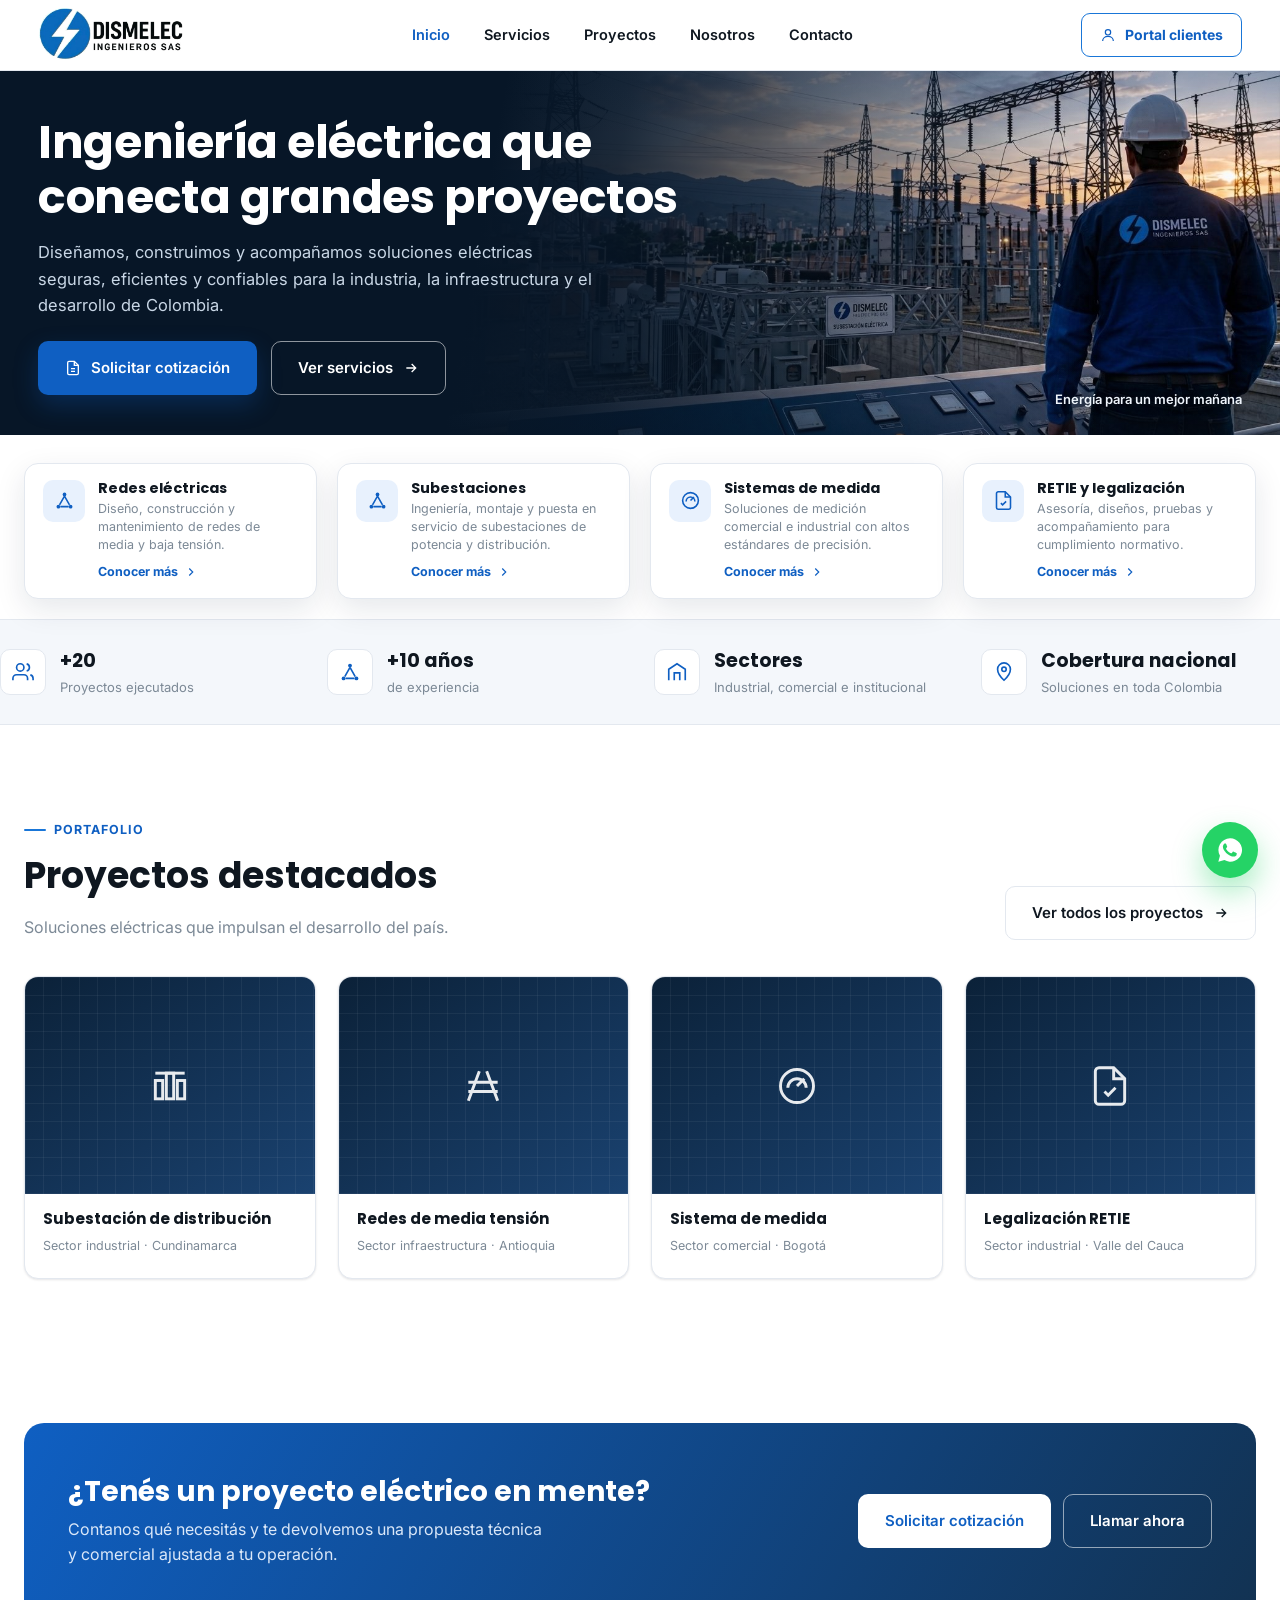
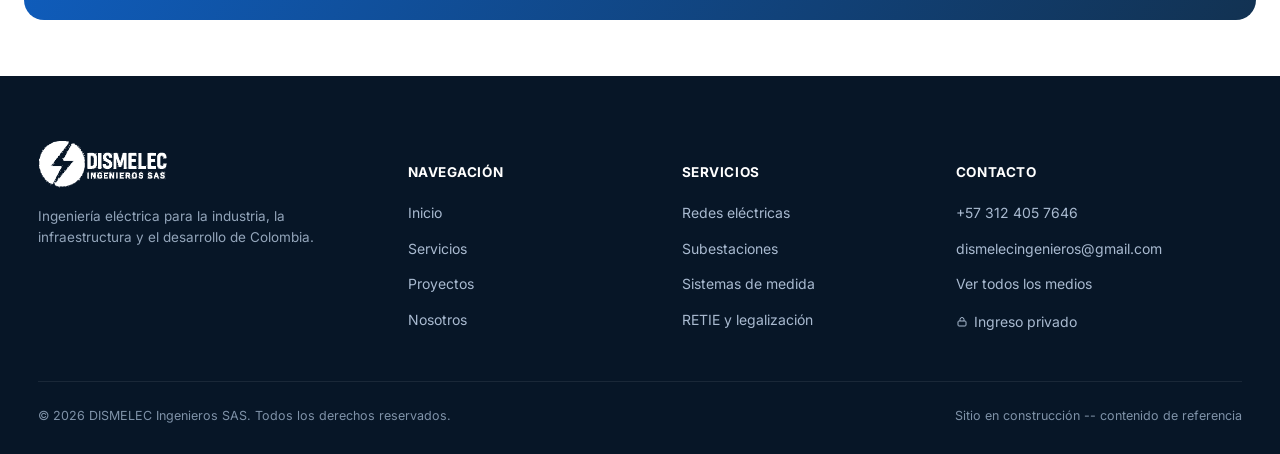
==== index.html @ f54f72e1 "Sin espacio en blanco bajo "Conocer mas" y barra de estadisticas mas chica Reportado con captura ano" ====
<!DOCTYPE html>
<html lang="es">
<head>
<meta charset="UTF-8">
<meta name="viewport" content="width=device-width, initial-scale=1.0">
<title>DISMELEC Ingenieros SAS · Ingeniería eléctrica en Colombia</title>
<meta name="description" content="Diseñamos, construimos y acompañamos soluciones eléctricas seguras, eficientes y confiables para la industria, la infraestructura y el desarrollo de Colombia.">
<link rel="icon" href="assets/img/logo-dismelec.png">
<link rel="preconnect" href="https://fonts.googleapis.com">
<link rel="preconnect" href="https://fonts.gstatic.com" crossorigin>
<link href="https://fonts.googleapis.com/css2?family=Inter:wght@400;500;600;700&family=Poppins:wght@600;700;800&display=swap" rel="stylesheet">
<link rel="stylesheet" href="assets/css/style.css">
</head>
<body>

<!-- ==================== HEADER ==================== -->
<header class="site-header">
  <div class="container nav">
    <a href="index.html" class="brand">
      <img src="assets/img/logo-dismelec.png" alt="DISMELEC Ingenieros SAS">
    </a>
    <nav class="nav-links">
      <a href="index.html" data-page="index.html">Inicio</a>
      <a href="servicios.html" data-page="servicios.html">Servicios</a>
      <a href="proyectos.html" data-page="proyectos.html">Proyectos</a>
      <a href="nosotros.html" data-page="nosotros.html">Nosotros</a>
      <a href="contacto.html" data-page="contacto.html">Contacto</a>
    </nav>
    <div class="nav-actions">
      <a href="portal-clientes.html" class="btn-portal">
        <svg viewBox="0 0 24 24" fill="none" stroke="currentColor" stroke-width="1.8"><path d="M12 12a4 4 0 100-8 4 4 0 000 8z"/><path d="M4 21c0-4 3.6-7 8-7s8 3 8 7"/></svg>
        <span>Portal clientes</span>
      </a>
      <button class="nav-toggle" aria-label="Abrir menú" aria-expanded="false">
        <span></span><span></span><span></span>
      </button>
    </div>
  </div>
</header>

<!-- ==================== HERO ==================== -->
<section class="hero">
  <div class="hero-photo" style="background-image:url('assets/img/foto-portada.jpg')"></div>
  <div class="hero-tag-corner">Energía<br>para un mejor mañana</div>
  <div class="container">
    <div class="hero-inner">
      <h1 data-c="hero.title">Ingeniería eléctrica que conecta grandes proyectos</h1>
      <p class="lead" data-c="hero.lead">Diseñamos, construimos y acompañamos soluciones eléctricas seguras, eficientes y confiables para la industria, la infraestructura y el desarrollo de Colombia.</p>
      <div class="hero-actions">
        <a href="contacto.html#formulario" class="btn btn-primary">
          <svg viewBox="0 0 24 24" fill="none" stroke="currentColor" stroke-width="2"><path d="M14 2H6a2 2 0 00-2 2v16a2 2 0 002 2h12a2 2 0 002-2V8z"/><path d="M14 2v6h6"/><path d="M9 13h6M9 17h6"/></svg>
          Solicitar cotización
        </a>
        <a href="servicios.html" class="btn btn-outline">
          Ver servicios
          <svg viewBox="0 0 24 24" fill="none" stroke="currentColor" stroke-width="2"><path d="M5 12h14M13 6l6 6-6 6"/></svg>
        </a>
      </div>
    </div>
  </div>
</section>

<!-- ==================== TARJETAS DE SERVICIO (feature strip) ==================== -->
<div class="container">
  <div class="feature-strip">
    <a href="servicios.html#redes" class="feature-card reveal">
      <div class="feature-icon">
        <svg viewBox="0 0 24 24" fill="none" stroke="currentColor" stroke-width="1.8"><circle cx="12" cy="5" r="2.1" fill="currentColor" stroke="none"/><circle cx="5" cy="19" r="2.1" fill="currentColor" stroke="none"/><circle cx="19" cy="19" r="2.1" fill="currentColor" stroke="none"/><path d="M12 7L6.3 17M12 7l5.7 10M7.2 19h9.6"/></svg>
      </div>
      <div class="feature-body">
        <h3>Redes eléctricas</h3>
        <p>Diseño, construcción y mantenimiento de redes de media y baja tensión.</p>
        <span class="feature-more">Conocer más <svg viewBox="0 0 24 24" fill="none" stroke="currentColor" stroke-width="2"><path d="M9 6l6 6-6 6"/></svg></span>
      </div>
    </a>
    <a href="servicios.html#subestaciones" class="feature-card reveal">
      <div class="feature-icon">
        <svg viewBox="0 0 24 24" fill="none" stroke="currentColor" stroke-width="1.8"><rect x="4" y="9" width="4" height="10"/><rect x="10" y="5" width="4" height="14"/><rect x="16" y="9" width="4" height="10"/><path d="M4 5h16"/></svg>
      </div>
      <div class="feature-body">
        <h3>Subestaciones</h3>
        <p>Ingeniería, montaje y puesta en servicio de subestaciones de potencia y distribución.</p>
        <span class="feature-more">Conocer más <svg viewBox="0 0 24 24" fill="none" stroke="currentColor" stroke-width="2"><path d="M9 6l6 6-6 6"/></svg></span>
      </div>
    </a>
    <a href="servicios.html#medida" class="feature-card reveal">
      <div class="feature-icon">
        <svg viewBox="0 0 24 24" fill="none" stroke="currentColor" stroke-width="1.8"><path d="M12 21a9 9 0 100-18 9 9 0 000 18z"/><path d="M12 12l4-4M7 13a5 5 0 0110 0"/></svg>
      </div>
      <div class="feature-body">
        <h3>Sistemas de medida</h3>
        <p>Soluciones de medición comercial e industrial con altos estándares de precisión.</p>
        <span class="feature-more">Conocer más <svg viewBox="0 0 24 24" fill="none" stroke="currentColor" stroke-width="2"><path d="M9 6l6 6-6 6"/></svg></span>
      </div>
    </a>
    <a href="servicios.html#retie" class="feature-card reveal">
      <div class="feature-icon">
        <svg viewBox="0 0 24 24" fill="none" stroke="currentColor" stroke-width="1.8"><path d="M14 2H6a2 2 0 00-2 2v16a2 2 0 002 2h12a2 2 0 002-2V8z"/><path d="M14 2v6h6"/><path d="M9 15l2 2 4-4"/></svg>
      </div>
      <div class="feature-body">
        <h3>RETIE y legalización</h3>
        <p>Asesoría, diseños, pruebas y acompañamiento para cumplimiento normativo.</p>
        <span class="feature-more">Conocer más <svg viewBox="0 0 24 24" fill="none" stroke="currentColor" stroke-width="2"><path d="M9 6l6 6-6 6"/></svg></span>
      </div>
    </a>
  </div>
</div>

<!-- ==================== BARRA DE ESTADISTICAS ==================== -->
<section class="stats-bar" style="margin-top:20px">
  <div class="container stats-grid" id="index-stats">
    <div class="stat-item">
      <div class="stat-icon"><svg viewBox="0 0 24 24" fill="none" stroke="currentColor" stroke-width="1.8"><path d="M17 21v-2a4 4 0 00-4-4H5a4 4 0 00-4 4v2"/><circle cx="9" cy="7" r="4"/><path d="M23 21v-2a4 4 0 00-3-3.87M16 3.13a4 4 0 010 7.75"/></svg></div>
      <div><strong>+100</strong><span>Proyectos ejecutados</span></div>
    </div>
    <div class="stat-item">
      <div class="stat-icon"><svg viewBox="0 0 24 24" fill="none" stroke="currentColor" stroke-width="1.8"><path d="M4 4h4l2 3-2.5 1.5A11 11 0 0012 13a11 11 0 004.5 4.5L14 16l3 2 4-1 0 4a1 1 0 01-1 1C11 22 2 13 2 4a1 1 0 011-1"/></svg></div>
      <div><strong>+10 años</strong><span>de experiencia</span></div>
    </div>
    <div class="stat-item">
      <div class="stat-icon"><svg viewBox="0 0 24 24" fill="none" stroke="currentColor" stroke-width="1.8"><path d="M3 21V9l9-6 9 6v12"/><path d="M9 21v-8h6v8"/></svg></div>
      <div><strong>Sectores</strong><span>Industrial, comercial e institucional</span></div>
    </div>
    <div class="stat-item">
      <div class="stat-icon"><svg viewBox="0 0 24 24" fill="none" stroke="currentColor" stroke-width="1.8"><path d="M12 21s7-6.4 7-12a7 7 0 10-14 0c0 5.6 7 12 7 12z"/><circle cx="12" cy="9" r="2.4"/></svg></div>
      <div><strong>Cobertura nacional</strong><span>Soluciones en toda Colombia</span></div>
    </div>
  </div>
</section>

<!-- ==================== PROYECTOS DESTACADOS ==================== -->
<section class="section">
  <div class="container">
    <div class="projects-head">
      <div class="section-head reveal">
        <span class="eyebrow" data-c="proyectosSeccion.eyebrow">Portafolio</span>
        <h2 data-c="proyectosSeccion.title">Proyectos destacados</h2>
        <p data-c="proyectosSeccion.desc">Soluciones eléctricas que impulsan el desarrollo del país.</p>
      </div>
      <a href="proyectos.html" class="btn btn-outline-dark">
        Ver todos los proyectos
        <svg viewBox="0 0 24 24" fill="none" stroke="currentColor" stroke-width="2"><path d="M5 12h14M13 6l6 6-6 6"/></svg>
      </a>
    </div>
    <div class="project-grid" id="index-proyectos-destacados">
      <a href="proyectos.html#subestacion-distribucion" class="project-card reveal">
        <div class="project-thumb"><svg viewBox="0 0 24 24" fill="none" stroke="currentColor" stroke-width="1.6"><rect x="4" y="9" width="4" height="10"/><rect x="10" y="5" width="4" height="14"/><rect x="16" y="9" width="4" height="10"/><path d="M4 5h16"/></svg></div>
        <div class="project-body"><h4>Subestación de distribución</h4><span>Sector industrial · Cundinamarca</span></div>
      </a>
      <a href="proyectos.html#redes-media-tension" class="project-card reveal">
        <div class="project-thumb"><svg viewBox="0 0 24 24" fill="none" stroke="currentColor" stroke-width="1.6"><path d="M4 20L10 4M20 20L14 4"/><path d="M4 10h16M4 15h16"/></svg></div>
        <div class="project-body"><h4>Redes de media tensión</h4><span>Sector infraestructura · Antioquia</span></div>
      </a>
      <a href="proyectos.html#sistema-medida-comercial" class="project-card reveal">
        <div class="project-thumb"><svg viewBox="0 0 24 24" fill="none" stroke="currentColor" stroke-width="1.6"><path d="M12 21a9 9 0 100-18 9 9 0 000 18z"/><path d="M12 12l4-4M7 13a5 5 0 0110 0"/></svg></div>
        <div class="project-body"><h4>Sistema de medida</h4><span>Sector comercial · Bogotá</span></div>
      </a>
      <a href="proyectos.html#legalizacion-retie" class="project-card reveal">
        <div class="project-thumb"><svg viewBox="0 0 24 24" fill="none" stroke="currentColor" stroke-width="1.6"><path d="M14 2H6a2 2 0 00-2 2v16a2 2 0 002 2h12a2 2 0 002-2V8z"/><path d="M14 2v6h6"/><path d="M9 15l2 2 4-4"/></svg></div>
        <div class="project-body"><h4>Legalización RETIE</h4><span>Sector industrial · Valle del Cauca</span></div>
      </a>
    </div>
  </div>
</section>

<!-- ==================== CTA ==================== -->
<section class="section-tight">
  <div class="container">
    <div class="cta-band reveal">
      <div>
        <h3 data-c="cta.title">¿Tenés un proyecto eléctrico en mente?</h3>
        <p data-c="cta.desc">Contanos qué necesitás y te devolvemos una propuesta técnica y comercial ajustada a tu operación.</p>
      </div>
      <div class="cta-actions">
        <a href="contacto.html#formulario" class="btn btn-primary" style="background:#fff;color:var(--blue-600);box-shadow:none" data-c="cta.ctaText">Solicitar cotización</a>
        <a href="tel:+573000000000" class="btn btn-outline" data-c-tel-href>Llamar ahora</a>
      </div>
    </div>
  </div>
</section>

<!-- ==================== FOOTER ==================== -->
<footer class="site-footer">
  <div class="container">
    <div class="footer-grid">
      <div class="footer-brand">
        <img src="assets/img/logo-dismelec.png" alt="DISMELEC Ingenieros SAS" style="filter:brightness(0) invert(1)">
        <p>Ingeniería eléctrica para la industria, la infraestructura y el desarrollo de Colombia.</p>
      </div>
      <div class="footer-col">
        <h5>Navegación</h5>
        <ul>
          <li><a href="index.html">Inicio</a></li>
          <li><a href="servicios.html">Servicios</a></li>
          <li><a href="proyectos.html">Proyectos</a></li>
          <li><a href="nosotros.html">Nosotros</a></li>
        </ul>
      </div>
      <div class="footer-col">
        <h5>Servicios</h5>
        <ul>
          <li><a href="servicios.html#redes">Redes eléctricas</a></li>
          <li><a href="servicios.html#subestaciones">Subestaciones</a></li>
          <li><a href="servicios.html#medida">Sistemas de medida</a></li>
          <li><a href="servicios.html#retie">RETIE y legalización</a></li>
        </ul>
      </div>
      <div class="footer-col">
        <h5>Contacto</h5>
        <ul>
          <li><a href="tel:+573000000000" data-c-tel>+57 300 000 0000</a></li>
          <li><a href="mailto:contacto@dismelecingenieros.com" data-c-correo>contacto@dismelecingenieros.com</a></li>
          <li><a href="contacto.html">Ver todos los medios</a></li>
        </ul>
        <a href="admin.html" class="footer-ingreso">
          <svg viewBox="0 0 24 24" fill="none" stroke="currentColor" stroke-width="2"><rect x="4" y="10" width="16" height="10" rx="2"/><path d="M8 10V7a4 4 0 018 0v3"/></svg>
          Ingreso privado
        </a>
      </div>
    </div>
    <div class="footer-bottom">
      <span>© <span data-year></span> DISMELEC Ingenieros SAS. Todos los derechos reservados.</span>
      <span>Sitio en construcción -- contenido de referencia</span>
    </div>
  </div>
</footer>

<a href="https://wa.me/573000000000" class="wa-float" target="_blank" rel="noopener" aria-label="Escribir por WhatsApp" data-c-whatsapp>
  <svg viewBox="0 0 24 24" fill="currentColor"><path d="M12 2a10 10 0 00-8.6 15L2 22l5.2-1.4A10 10 0 1012 2zm5.7 14.2c-.2.7-1.4 1.3-2 1.4-.5.1-1.1.1-1.8-.1-.4-.1-1-.3-1.7-.6-3-1.3-5-4.3-5.1-4.5-.2-.2-1.2-1.6-1.2-3.1s.8-2.2 1-2.5c.2-.3.5-.4.7-.4h.5c.2 0 .4 0 .6.5.2.5.7 1.8.8 1.9.1.2.1.4 0 .6-.1.2-.1.3-.3.5l-.4.5c-.1.2-.3.4-.1.7.2.3.8 1.3 1.7 2.1 1.2 1 2.1 1.4 2.4 1.5.3.1.5.1.7-.1.2-.2.7-.8.9-1.1.2-.3.4-.2.7-.1.3.1 1.7.8 2 .9.3.1.5.2.6.3.1.2.1.9-.1 1.6z"/></svg>
</a>

<script src="assets/js/icons.js"></script>
<script src="assets/js/site-content.js"></script>
<script src="assets/js/main.js"></script>
</body>
</html>
---- assets/css/style.css ----
/* ============================================================
   DISMELEC INGENIEROS SAS -- hoja de estilos general del sitio
   ============================================================ */

:root{
  --navy-950:#071627;
  --navy-900:#0b2138;
  --navy-800:#123252;
  --navy-700:#1a4270;
  --blue-600:#0f5fc2;
  --blue-500:#1976d8;
  --blue-400:#4a9af0;
  --blue-100:#e8f1fd;
  --ink:#0f1720;
  --body:#48525e;
  --muted:#7c8996;
  --bg:#ffffff;
  --bg-soft:#f4f7fb;
  --bg-soft-2:#eef2f8;
  --border:#e3e8ef;
  --success:#1c9a5b;
  --surface:#ffffff;
  --radius:14px;
  --radius-sm:9px;
  --shadow-sm:0 1px 3px rgba(15,23,42,.06), 0 1px 2px rgba(15,23,42,.05);
  --shadow-md:0 10px 30px rgba(11,33,56,.10);
  --shadow-lg:0 24px 60px rgba(11,33,56,.18);
  --container:1560px;
}

/* Tema oscuro -- usado en el portal privado / portal de clientes (ver
   assets/js/theme.js). El sitio público no muestra el botón para
   cambiarlo, pero hereda las variables sin problema si alguna vez hace
   falta. */
:root[data-theme="dark"]{
  --ink:#eef2f8;
  --body:#c3ccd6;
  --muted:#8a97a6;
  --bg:#0f1720;
  --bg-soft:#16202c;
  --bg-soft-2:#1c2733;
  --border:#2a3644;
  --surface:#16202c;
  --blue-100:#123252;
}

*,*::before,*::after{box-sizing:border-box}
html{scroll-behavior:smooth}
body{
  margin:0;
  font-family:"Inter",system-ui,-apple-system,Segoe UI,Roboto,sans-serif;
  color:var(--body);
  background:var(--bg);
  -webkit-font-smoothing:antialiased;
  line-height:1.6;
}
h1,h2,h3,h4{
  font-family:"Poppins","Inter",sans-serif;
  color:var(--ink);
  line-height:1.2;
  margin:0 0 .5em;
  font-weight:700;
}
p{margin:0 0 1em}
a{color:inherit;text-decoration:none}
img{max-width:100%;display:block}
ul{margin:0;padding:0;list-style:none}
button{font:inherit}

.container{max-width:var(--container);margin:0 auto;padding:0 24px}
.section{padding:88px 0}
.section-tight{padding:56px 0}
@media (max-width:780px){
  .section{padding:56px 0}
  .section-tight{padding:36px 0}
}

.eyebrow{
  display:inline-flex;align-items:center;gap:8px;
  font-size:12.5px;font-weight:700;letter-spacing:.08em;text-transform:uppercase;
  color:var(--blue-600);margin-bottom:14px;
}
.eyebrow::before{content:"";width:22px;height:2px;background:var(--blue-500);display:inline-block;border-radius:2px}

.section-head{max-width:680px;margin:0 0 44px}
.section-head.center{margin-inline:auto;text-align:center}
.section-head h2{font-size:clamp(26px,3.4vw,36px)}
.section-head p{color:var(--muted);font-size:16px;margin:0}

/* ---------- Botones ---------- */
.btn{
  display:inline-flex;align-items:center;justify-content:center;gap:10px;
  padding:14px 26px;border-radius:10px;font-weight:600;font-size:15px;
  border:1.5px solid transparent;cursor:pointer;transition:.18s ease;
  white-space:nowrap;
}
.btn svg{width:16px;height:16px;flex:none}
.btn-primary{background:var(--blue-600);color:#fff;box-shadow:0 10px 24px rgba(15,95,194,.28)}
.btn-primary:hover{background:#0d55ad;transform:translateY(-1px)}
.btn-outline{background:transparent;border-color:rgba(255,255,255,.55);color:#fff}
.btn-outline:hover{background:rgba(255,255,255,.12);border-color:#fff}
.btn-outline-dark{background:transparent;border-color:var(--border);color:var(--ink)}
.btn-outline-dark:hover{border-color:var(--blue-500);color:var(--blue-600);background:var(--blue-100)}
.btn-block{width:100%}
.btn-sm{padding:10px 18px;font-size:13.5px}

/* ---------- Header ---------- */
.site-header{
  position:sticky;top:0;z-index:60;
  background:rgba(255,255,255,.92);
  backdrop-filter:saturate(180%) blur(10px);
  border-bottom:1px solid var(--border);
}
.nav{display:flex;align-items:center;justify-content:space-between;height:70px;gap:24px}
.brand{display:flex;align-items:center;gap:10px;flex:none}
.brand img{height:56px;width:auto}
/* El header y el hero deben pegarse al borde real del viewport en
   pantallas anchas -- pedido explícito, 2 rondas seguidas ("todo lo que
   desperdicias" / "casi al borde"): el .container centrado (1560px) deja
   un margen grande en monitores anchos. Estos 2 puntos usan un padding
   fijo en vez del max-width centrado del resto del sitio. */
.site-header .container{max-width:none;padding-left:clamp(20px,3vw,48px);padding-right:clamp(20px,3vw,48px)}
.nav-links{display:flex;align-items:center;gap:6px;margin:0 auto}
.nav-links a{
  padding:10px 14px;border-radius:8px;font-weight:600;font-size:14.5px;color:var(--ink);
  transition:.15s;
}
.nav-links a:hover{color:var(--blue-600);background:var(--bg-soft)}
.nav-links a.active{color:var(--blue-600)}
.nav-actions{display:flex;align-items:center;gap:14px;flex:none}
/* "Portal clientes" -- PÚBLICO, para que los clientes de DISMELEC entren
   a ver sus proyectos (distinto del "Ingreso privado" del footer, que es
   para el equipo interno editar el sitio -- ver assets/js/admin.js). */
.btn-portal{
  display:inline-flex;align-items:center;gap:9px;padding:10px 18px;border-radius:9px;
  border:1.5px solid var(--blue-500);color:var(--blue-600);font-weight:700;font-size:14px;
}
.btn-portal:hover{background:var(--blue-500);color:#fff}
.btn-portal svg{width:16px;height:16px}

.nav-toggle{display:none;flex-direction:column;gap:5px;background:none;border:0;cursor:pointer;padding:8px}
.nav-toggle span{width:24px;height:2px;background:var(--ink);border-radius:2px;transition:.2s}

@media (max-width:960px){
  .nav-toggle{display:flex}
  /* El logo grande (pensado para escritorio) + "Portal clientes" con
     texto + el botón hamburguesa no entran en un celular -- el toggle
     quedaba empujado fuera de la pantalla. Se achica el logo y el gap
     entre bloques solo en mobile. */
  .nav{height:64px;gap:10px}
  .brand img{height:34px}
  /* "Portal clientes" vuelve a competir por espacio en mobile -- se
     achica a solo el ícono (sin el texto) para no repetir el mismo
     desborde que empujaba el botón hamburguesa fuera de la pantalla. */
  .btn-portal{padding:9px 11px}
  .btn-portal span{display:none}
  /* position:absolute (no fixed) anclado al header, que ya es el
     containing block (sticky + backdrop-filter) -- "fixed" acá se
     posicionaba relativo al HEADER en vez del viewport, porque
     backdrop-filter en un ancestro crea su propio containing block para
     los descendientes fixed (comportamiento real de CSS, no bug de
     navegador): el menú quedaba comprimido a los ~37px que le sobraban
     dentro del header en vez de cubrir la pantalla. */
  .nav-links{
    position:absolute;top:100%;left:0;right:0;max-height:calc(100vh - 64px);
    background:#fff;flex-direction:column;align-items:stretch;
    padding:18px;gap:4px;transform:translateY(-8px);opacity:0;pointer-events:none;
    transition:.2s ease;border-top:1px solid var(--border);overflow:auto;
  }
  .nav-links a{padding:14px 12px;font-size:16px;border-bottom:1px solid var(--bg-soft)}
  body.nav-open .nav-links{transform:translateY(0);opacity:1;pointer-events:auto}
}

/* ---------- Hero ---------- */
.hero{
  position:relative;overflow:hidden;color:#fff;
  background:var(--navy-950);
  padding:44px 0 40px;
  min-height:340px;display:flex;align-items:center;
}
/* Foto real de DISMELEC a pantalla completa por el lado derecho -- pedido
   explícito ("se está desperdiciando espacio a los laterales... te anexo
   la foto como de portada que va de fondo"): a diferencia del SVG
   anterior, la imagen sangra hasta el borde derecho del viewport, sin
   quedar encajonada en el .container. */
.hero-photo{
  position:absolute;inset:0 0 0 34%;
  background-size:cover;background-position:center 30%;
}
.hero-photo::after{
  content:"";position:absolute;inset:0;
  background:linear-gradient(100deg,
    var(--navy-950) 0%, var(--navy-950) 8%,
    rgba(7,22,39,.88) 22%, rgba(7,22,39,.45) 46%, rgba(7,22,39,.12) 66%, transparent 80%);
}
.hero::after{
  content:"";position:absolute;inset:0;pointer-events:none;z-index:1;
  background:linear-gradient(180deg, rgba(7,22,39,.15), transparent 18%, transparent 78%, rgba(7,22,39,.35));
}
@media (max-width:960px){
  .hero-photo{inset:0}
  .hero-photo::after{background:linear-gradient(180deg, rgba(7,22,39,.55) 0%, rgba(7,22,39,.82) 55%, var(--navy-950) 92%)}
}
.hero-inner{position:relative;z-index:2;max-width:640px}
/* margin:0 (no "0 auto" heredado de .container) -- .hero es display:flex,
   así que el "auto" del margin quedaba centrando el bloque de texto como
   ítem flex (le sobraba ancho a la derecha y flexbox lo repartía en
   partes iguales a los 2 lados) -- por eso el padding de arriba solo NO
   alcanzaba para pegar el texto al borde, seguía viéndose centrado. */
.hero .container{max-width:none;margin:0;width:100%;padding-left:clamp(20px,3vw,48px);padding-right:24px}
/* Pedido explícito (marcado con flecha en captura): el rótulo va en la
   esquina inferior derecha, sobre la foto -- como en la imagen de
   referencia original -- no como badge arriba del título. */
/* Las tarjetas de servicio ya NO se montan encima del hero (antes tenían
   margin-top negativo tapando parte de la foto -- pedido explícito
   "sigo viendo las tarjetas encima de las imágenes", van debajo, sin
   superponerse) -- por eso el rótulo puede volver a un margen chico,
   sin necesidad de dejarle hueco a una tarjeta que ya no la tapa. */
.hero-tag-corner{
  position:absolute;z-index:2;right:clamp(20px,3vw,48px);bottom:26px;
  color:#eef4fb;font-size:13px;font-weight:600;line-height:1.35;text-align:right;
  text-shadow:0 2px 10px rgba(0,0,0,.55);
}
.hero h1{font-size:clamp(30px,4vw,46px);color:#fff;margin-bottom:14px;letter-spacing:-.01em}
.hero p.lead{font-size:16.5px;color:#c9d7e6;max-width:560px;margin-bottom:22px}
.hero-actions{display:flex;gap:14px;flex-wrap:wrap}

/* ---------- Tarjetas de valor (features) ---------- */
.feature-strip{
  display:grid;grid-template-columns:repeat(4,1fr);gap:20px;align-items:start;
  position:relative;z-index:3;margin-top:28px;
}
@media (max-width:960px){.feature-strip{grid-template-columns:1fr 1fr}}
@media (max-width:560px){.feature-strip{grid-template-columns:1fr}}
.feature-card{
  background:#fff;border:1px solid var(--border);border-radius:var(--radius);
  padding:16px 18px;box-shadow:var(--shadow-md);display:flex;align-items:flex-start;gap:13px;
  transition:.18s ease;
}
.feature-card:hover{transform:translateY(-4px);box-shadow:var(--shadow-lg);border-color:var(--blue-400)}
.feature-icon{
  width:42px;height:42px;border-radius:10px;background:var(--blue-100);
  display:flex;align-items:center;justify-content:center;color:var(--blue-600);flex:none;
  overflow:hidden;
}
.feature-icon svg{width:21px;height:21px}
/* Foto en vez de ícono -- ocupa el mismo cuadradito, no agranda la
   tarjeta (pedido explícito: "la imagen no ocupa tanto espacio"). */
.feature-icon-img{width:100%;height:100%;object-fit:cover}
/* Ícono a la izquierda, texto al lado -- no apilado (pedido explícito:
   "va ícono y al lado el texto y son más pequeñas"). */
.feature-body{display:flex;flex-direction:column;gap:3px;min-width:0}
.feature-card h3{font-size:14.5px;margin:0}
.feature-card p{font-size:12.5px;color:var(--muted);margin:0;line-height:1.45}
.feature-more{
  margin-top:5px;display:inline-flex;align-items:center;gap:6px;color:var(--blue-600);
  font-weight:700;font-size:12.5px;
}
.feature-card .feature-more svg{width:14px;height:14px;transition:.15s}
.feature-card:hover .feature-more svg{transform:translateX(3px)}

/* ---------- Barra de estadisticas ---------- */
.stats-bar{background:var(--bg-soft);border-top:1px solid var(--border);border-bottom:1px solid var(--border)}
.stats-grid{display:grid;grid-template-columns:repeat(4,1fr);gap:28px;padding:26px 0}
@media (max-width:860px){.stats-grid{grid-template-columns:1fr 1fr}}
.stat-item{display:flex;align-items:center;gap:14px}
.stat-icon{
  width:46px;height:46px;border-radius:10px;background:#fff;border:1px solid var(--border);
  display:flex;align-items:center;justify-content:center;color:var(--blue-600);flex:none;
}
.stat-icon svg{width:22px;height:22px}
.stat-item strong{display:block;font-size:19px;color:var(--ink);font-family:"Poppins",sans-serif}
.stat-item span{display:block;font-size:13px;color:var(--muted)}

/* ---------- Proyectos destacados ---------- */
.projects-head{display:flex;align-items:flex-end;justify-content:space-between;gap:24px;flex-wrap:wrap;margin-bottom:36px}
.projects-head .section-head{margin:0}
.project-grid{display:grid;grid-template-columns:repeat(4,1fr);gap:22px}
@media (max-width:960px){.project-grid{grid-template-columns:1fr 1fr}}
@media (max-width:560px){.project-grid{grid-template-columns:1fr}}
.project-card{
  border-radius:var(--radius);overflow:hidden;border:1px solid var(--border);
  background:#fff;box-shadow:var(--shadow-sm);transition:.18s ease;
}
.project-card:hover{box-shadow:var(--shadow-md);transform:translateY(-3px)}
.project-thumb{
  aspect-ratio:4/3;position:relative;display:flex;align-items:center;justify-content:center;
  background:linear-gradient(145deg,var(--navy-900),var(--navy-700));color:#fff;
}
.project-thumb svg{width:44px;height:44px;opacity:.9}
.project-thumb::after{
  content:"";position:absolute;inset:0;
  background-image:linear-gradient(rgba(255,255,255,.05) 1px, transparent 1px),linear-gradient(90deg, rgba(255,255,255,.05) 1px, transparent 1px);
  background-size:18px 18px;
}
/* Foto en vez de ícono -- llena el mismo recuadro 4:3, sin agrandar la
   tarjeta. */
.project-thumb-img{position:absolute;inset:0;width:100%;height:100%;object-fit:cover;z-index:1}
.project-body{padding:16px 18px 20px}
.project-body h4{font-size:15px;margin-bottom:4px}
.project-body span{font-size:12.5px;color:var(--muted)}

/* ---------- Franjas de color / CTA ---------- */
.cta-band{
  background:linear-gradient(120deg,var(--blue-600),var(--navy-800));
  color:#fff;border-radius:20px;padding:52px 44px;
  display:flex;align-items:center;justify-content:space-between;gap:30px;flex-wrap:wrap;
}
.cta-band h3{color:#fff;font-size:clamp(21px,2.6vw,28px);margin-bottom:8px}
.cta-band p{color:#dbe8f9;margin:0;max-width:480px}
.cta-actions{display:flex;gap:12px;flex-wrap:wrap}

/* ---------- Listas de servicios ---------- */
.service-block{
  display:grid;grid-template-columns:.9fr 1.1fr;gap:48px;align-items:center;
  padding:56px 0;border-bottom:1px solid var(--border);
}
.service-block:last-child{border-bottom:0}
.service-block:nth-child(even) .service-visual{order:2}
@media (max-width:860px){
  .service-block, .service-block:nth-child(even) .service-visual{grid-template-columns:1fr;order:0}
  .service-block{grid-template-columns:1fr}
}
.service-visual{
  aspect-ratio:4/3;border-radius:var(--radius);
  background:linear-gradient(150deg,var(--navy-900),var(--navy-700));
  display:flex;align-items:center;justify-content:center;color:#bcd6f7;position:relative;overflow:hidden;
}
.service-visual svg{width:34%;height:34%;color:#fff;position:relative;z-index:1}
.service-visual::after{
  content:"";position:absolute;inset:0;
  background-image:radial-gradient(circle at 25% 20%, rgba(74,154,240,.35), transparent 55%);
}
.service-id{
  display:inline-flex;align-items:center;justify-content:center;width:34px;height:34px;border-radius:9px;
  background:var(--blue-100);color:var(--blue-600);font-weight:800;font-size:14px;margin-bottom:14px;
}
.service-check-list{display:flex;flex-direction:column;gap:10px;margin:20px 0 26px}
.service-check-list li{display:flex;align-items:flex-start;gap:10px;font-size:14.5px;color:var(--body)}
.service-check-list svg{width:18px;height:18px;color:var(--success);flex:none;margin-top:2px}

/* ---------- Nosotros ---------- */
.values-grid{display:grid;grid-template-columns:repeat(3,1fr);gap:22px}
@media (max-width:860px){.values-grid{grid-template-columns:1fr 1fr}}
@media (max-width:560px){.values-grid{grid-template-columns:1fr}}
.value-card{padding:26px 22px;border:1px solid var(--border);border-radius:var(--radius);background:var(--bg-soft)}
.value-card .feature-icon{margin-bottom:16px}

.timeline{display:flex;flex-direction:column;gap:0;margin-top:12px}
.timeline-item{display:grid;grid-template-columns:90px 24px 1fr;gap:0}
.timeline-item .t-year{font-family:"Poppins",sans-serif;font-weight:700;color:var(--blue-600);padding:18px 0}
.timeline-item .t-line{display:flex;flex-direction:column;align-items:center}
.timeline-item .t-dot{width:12px;height:12px;border-radius:50%;background:var(--blue-500);margin-top:22px;flex:none}
.timeline-item .t-bar{flex:1;width:2px;background:var(--border)}
.timeline-item:last-child .t-bar{display:none}
.timeline-item .t-body{padding:14px 0 30px 18px}
.timeline-item .t-body h4{font-size:15.5px;margin-bottom:4px}
.timeline-item .t-body p{font-size:14px;color:var(--muted);margin:0}

/* ---------- Contacto ---------- */
.contact-grid{display:grid;grid-template-columns:.85fr 1.15fr;gap:40px;align-items:start}
@media (max-width:900px){.contact-grid{grid-template-columns:1fr}}
.contact-card{
  border:1px solid var(--border);border-radius:var(--radius);padding:28px;background:var(--bg-soft);
  display:flex;flex-direction:column;gap:20px;
}
.contact-item{display:flex;gap:14px;align-items:flex-start}
.contact-item .feature-icon{width:42px;height:42px;border-radius:10px}
.contact-item .feature-icon svg{width:20px;height:20px}
.contact-item strong{display:block;font-size:14px;color:var(--ink)}
.contact-item span,.contact-item a{font-size:14px;color:var(--muted)}
.contact-item a:hover{color:var(--blue-600)}
.social-row{display:flex;gap:10px;margin-top:4px}
.social-row a{
  width:38px;height:38px;border-radius:9px;border:1px solid var(--border);display:flex;align-items:center;
  justify-content:center;color:var(--blue-600);background:#fff;
}
.social-row a:hover{background:var(--blue-500);color:#fff;border-color:var(--blue-500)}
.social-row svg{width:17px;height:17px}

.form-card{border:1px solid var(--border);border-radius:var(--radius);padding:32px;box-shadow:var(--shadow-sm)}
.form-row{display:grid;grid-template-columns:1fr 1fr;gap:16px;margin-bottom:16px}
@media (max-width:560px){.form-row{grid-template-columns:1fr}}
.field{display:flex;flex-direction:column;gap:6px}
.field label{font-size:13px;font-weight:600;color:var(--ink)}
.field input,.field select,.field textarea{
  border:1.5px solid var(--border);border-radius:9px;padding:12px 14px;font:inherit;color:var(--ink);
  background:#fff;transition:.15s;
}
.field input:focus,.field select:focus,.field textarea:focus{outline:none;border-color:var(--blue-500);box-shadow:0 0 0 3px var(--blue-100)}
.field textarea{resize:vertical;min-height:120px}
.form-note{font-size:12.5px;color:var(--muted);margin-top:10px}
.form-status{font-size:13.5px;font-weight:600;margin-top:12px;display:none}
.form-status.ok{display:block;color:var(--success)}
.form-status.err{display:block;color:#c0392b}

.map-frame{border:1px solid var(--border);border-radius:var(--radius);overflow:hidden;margin-top:26px}
.map-frame iframe{display:block;width:100%;height:320px;border:0}

/* ---------- Placeholder (Portal clientes) ---------- */
.placeholder-hero{
  text-align:center;padding:120px 0 100px;background:var(--bg-soft);
}
.placeholder-hero .feature-icon{margin:0 auto 22px;width:64px;height:64px;border-radius:16px}
.placeholder-hero .feature-icon svg{width:30px;height:30px}
.placeholder-hero h1{font-size:clamp(24px,3.4vw,34px)}
.placeholder-hero p{max-width:520px;margin:0 auto 26px;color:var(--muted)}

/* ---------- Franja de sectores / clientes ---------- */
.sector-row{display:flex;flex-wrap:wrap;gap:14px;justify-content:center}
.sector-chip{
  padding:10px 18px;border-radius:999px;border:1px solid var(--border);background:#fff;
  font-size:13.5px;font-weight:600;color:var(--body);
}

/* ---------- Breadcrumb / page hero secundario ---------- */
.page-hero{
  background:linear-gradient(120deg,var(--navy-950),var(--navy-800));color:#fff;
  padding:64px 0 60px;position:relative;overflow:hidden;
}
.page-hero::after{
  content:"";position:absolute;inset:0;
  background-image:linear-gradient(rgba(255,255,255,.035) 1px, transparent 1px),linear-gradient(90deg, rgba(255,255,255,.035) 1px, transparent 1px);
  background-size:42px 42px;
}
.page-hero .container{position:relative;z-index:2}
.page-hero .eyebrow{color:#8fc0f7}
.page-hero .eyebrow::before{background:var(--blue-400)}
.page-hero h1{color:#fff;font-size:clamp(28px,4vw,42px);margin-bottom:14px}
.page-hero p{color:#cad9ea;max-width:600px;margin:0}
.breadcrumb{display:flex;align-items:center;gap:8px;font-size:13px;color:#9db6d2;margin-bottom:18px}
.breadcrumb a:hover{color:#fff}
.breadcrumb svg{width:12px;height:12px}

/* ---------- Filtros (proyectos) ---------- */
.filter-row{display:flex;gap:10px;flex-wrap:wrap;margin-bottom:32px}
.filter-btn{
  padding:9px 16px;border-radius:999px;border:1.5px solid var(--border);background:#fff;
  font-size:13.5px;font-weight:600;color:var(--body);cursor:pointer;transition:.15s;
}
.filter-btn:hover{border-color:var(--blue-400);color:var(--blue-600)}
.filter-btn.active{background:var(--blue-600);border-color:var(--blue-600);color:#fff}

/* ---------- Footer ---------- */
.site-footer{background:var(--navy-950);color:#c6d3e2;padding:64px 0 28px}
/* Mismo criterio que header/hero -- pedido explícito repetido ("no
   desperdiciar espacio a la derecha y izquierda"): el footer también
   pega al borde real en vez de quedarse en el .container centrado. */
.site-footer .container{max-width:none;margin:0;padding-left:clamp(20px,3vw,48px);padding-right:clamp(20px,3vw,48px)}
.footer-grid{display:grid;grid-template-columns:1.4fr 1fr 1fr 1.2fr;gap:36px;margin-bottom:46px}
@media (max-width:860px){.footer-grid{grid-template-columns:1fr 1fr}}
@media (max-width:560px){.footer-grid{grid-template-columns:1fr}}
.footer-brand img{height:50px;margin-bottom:16px}
.footer-ingreso{
  display:inline-flex;align-items:center;gap:6px;margin-top:14px;
  font-size:12px;color:#6d8099;
}
.footer-ingreso:hover{color:#9db6d2}
.footer-ingreso svg{width:12px;height:12px}
.footer-brand p{font-size:13.5px;color:#93a5ba;max-width:280px}
.footer-col h5{color:#fff;font-size:13.5px;letter-spacing:.04em;text-transform:uppercase;margin-bottom:16px}
.footer-col ul{display:flex;flex-direction:column;gap:10px}
.footer-col a{font-size:14px;color:#a9bad0}
.footer-col a:hover{color:#fff}
.footer-bottom{
  border-top:1px solid rgba(255,255,255,.08);padding-top:24px;
  display:flex;align-items:center;justify-content:space-between;gap:16px;flex-wrap:wrap;
  font-size:12.5px;color:#7f92a8;
}
.footer-bottom .social-row a{border-color:rgba(255,255,255,.14);background:transparent;color:#c6d3e2}
.footer-bottom .social-row a:hover{background:var(--blue-500);border-color:var(--blue-500);color:#fff}

/* ---------- WhatsApp flotante ---------- */
.wa-float{
  position:fixed;right:22px;bottom:22px;z-index:70;width:56px;height:56px;border-radius:50%;
  background:#25D366;display:flex;align-items:center;justify-content:center;box-shadow:0 14px 30px rgba(37,211,102,.4);
  transition:.15s;
}
.wa-float:hover{transform:translateY(-3px) scale(1.04)}
.wa-float svg{width:28px;height:28px;color:#fff}

/* ---------- Utilidades ---------- */
.text-center{text-align:center}
.mt-0{margin-top:0}
.reveal{opacity:0;transform:translateY(18px);transition:opacity .6s ease, transform .6s ease}
.reveal.in{opacity:1;transform:translateY(0)}
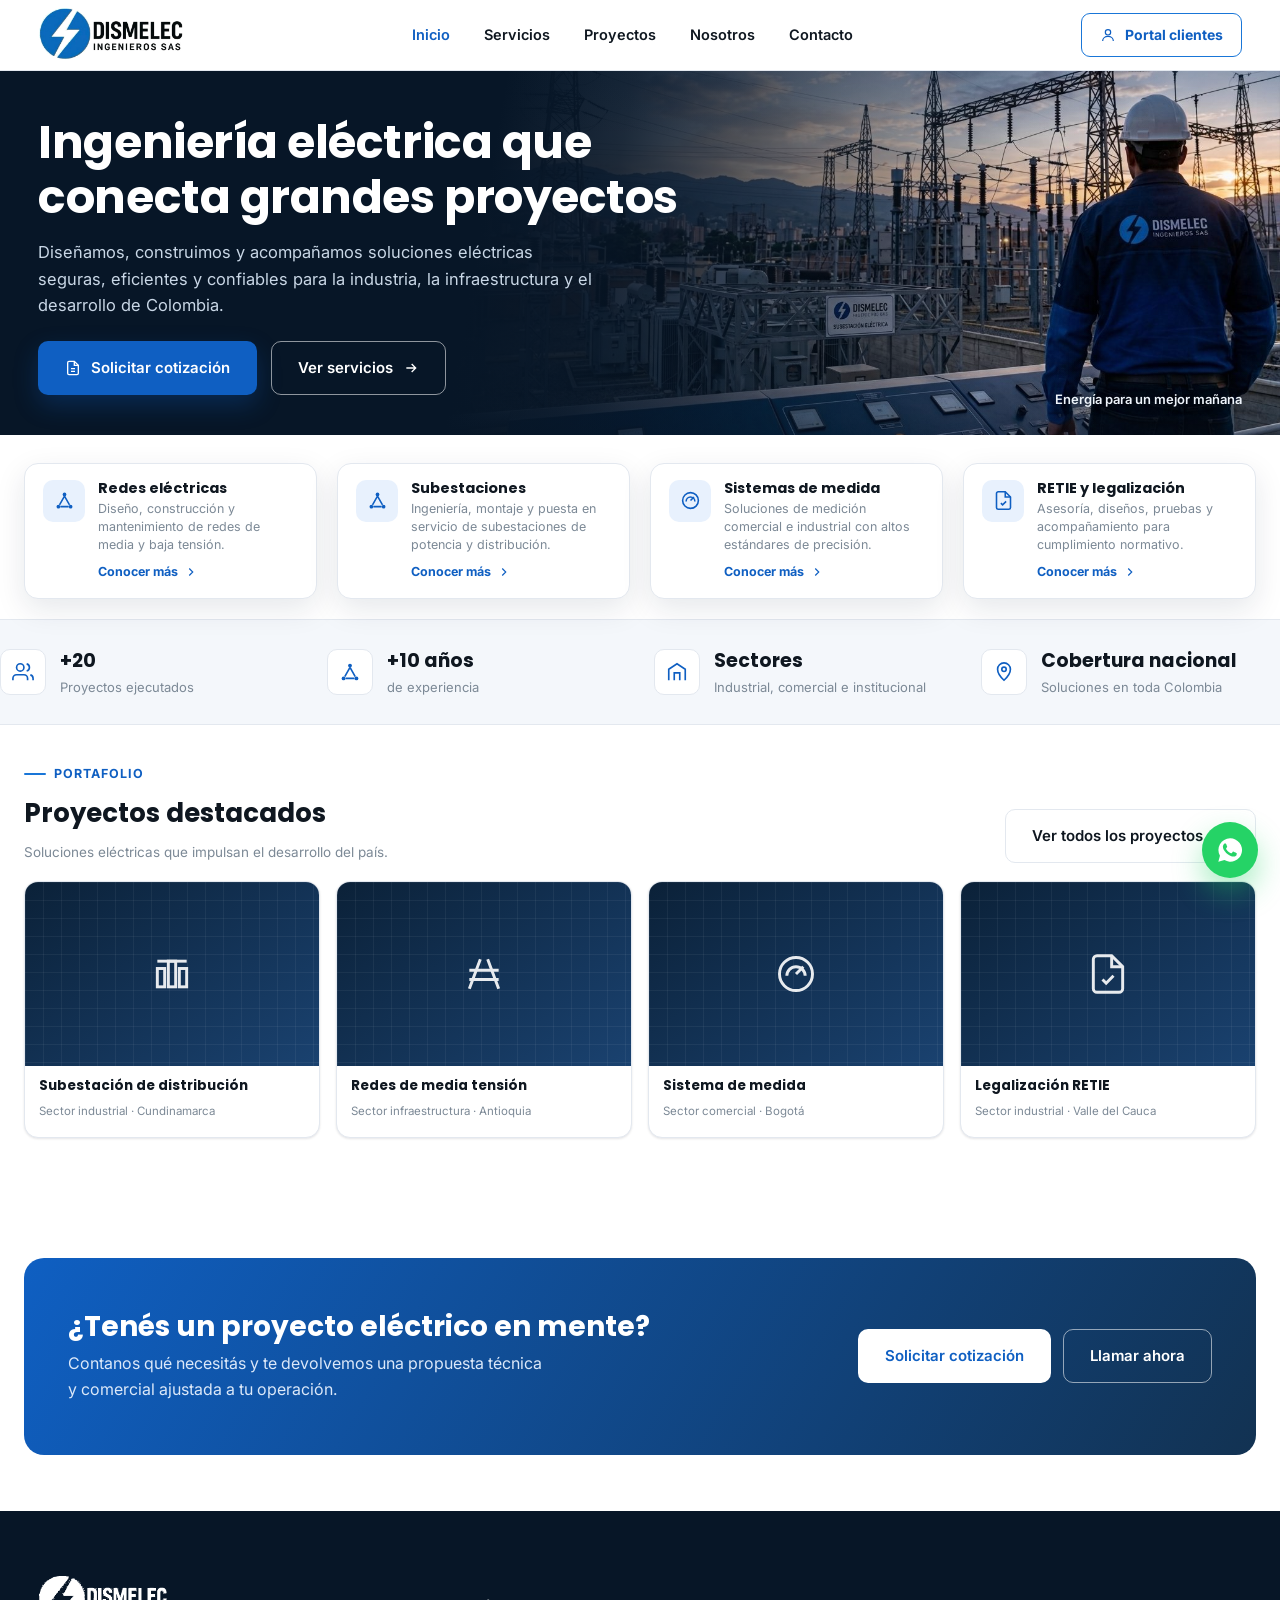
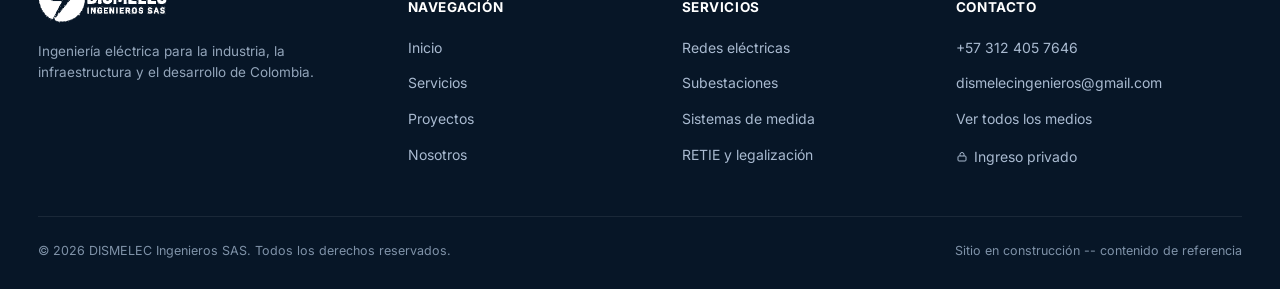
==== commit cba1116d: "Seccion Proyectos destacados mas compacta y mas arriba Pedido explicito: "subelo mas" (menos padding" ====
--- a/index.html
+++ b/index.html
@@ -129,7 +129,7 @@
 </section>
 
 <!-- ==================== PROYECTOS DESTACADOS ==================== -->
-<section class="section">
+<section class="section" style="padding:32px 0 64px">
   <div class="container">
     <div class="projects-head">
       <div class="section-head reveal">
--- a/assets/css/style.css
+++ b/assets/css/style.css
@@ -273,9 +273,11 @@
 .stat-item span{display:block;font-size:13px;color:var(--muted)}
 
 /* ---------- Proyectos destacados ---------- */
-.projects-head{display:flex;align-items:flex-end;justify-content:space-between;gap:24px;flex-wrap:wrap;margin-bottom:36px}
+.projects-head{display:flex;align-items:flex-end;justify-content:space-between;gap:24px;flex-wrap:wrap;margin-bottom:18px}
 .projects-head .section-head{margin:0}
-.project-grid{display:grid;grid-template-columns:repeat(4,1fr);gap:22px}
+.projects-head .section-head h2{font-size:clamp(20px,2.4vw,26px)}
+.projects-head .section-head p{font-size:13.5px}
+.project-grid{display:grid;grid-template-columns:repeat(4,1fr);gap:16px}
 @media (max-width:960px){.project-grid{grid-template-columns:1fr 1fr}}
 @media (max-width:560px){.project-grid{grid-template-columns:1fr}}
 .project-card{
@@ -284,7 +286,7 @@
 }
 .project-card:hover{box-shadow:var(--shadow-md);transform:translateY(-3px)}
 .project-thumb{
-  aspect-ratio:4/3;position:relative;display:flex;align-items:center;justify-content:center;
+  aspect-ratio:16/10;position:relative;display:flex;align-items:center;justify-content:center;
   background:linear-gradient(145deg,var(--navy-900),var(--navy-700));color:#fff;
 }
 .project-thumb svg{width:44px;height:44px;opacity:.9}
@@ -296,9 +298,9 @@
 /* Foto en vez de ícono -- llena el mismo recuadro 4:3, sin agrandar la
    tarjeta. */
 .project-thumb-img{position:absolute;inset:0;width:100%;height:100%;object-fit:cover;z-index:1}
-.project-body{padding:16px 18px 20px}
-.project-body h4{font-size:15px;margin-bottom:4px}
-.project-body span{font-size:12.5px;color:var(--muted)}
+.project-body{padding:12px 14px 14px}
+.project-body h4{font-size:13.5px;margin-bottom:3px}
+.project-body span{font-size:11.5px;color:var(--muted)}
 
 /* ---------- Franjas de color / CTA ---------- */
 .cta-band{
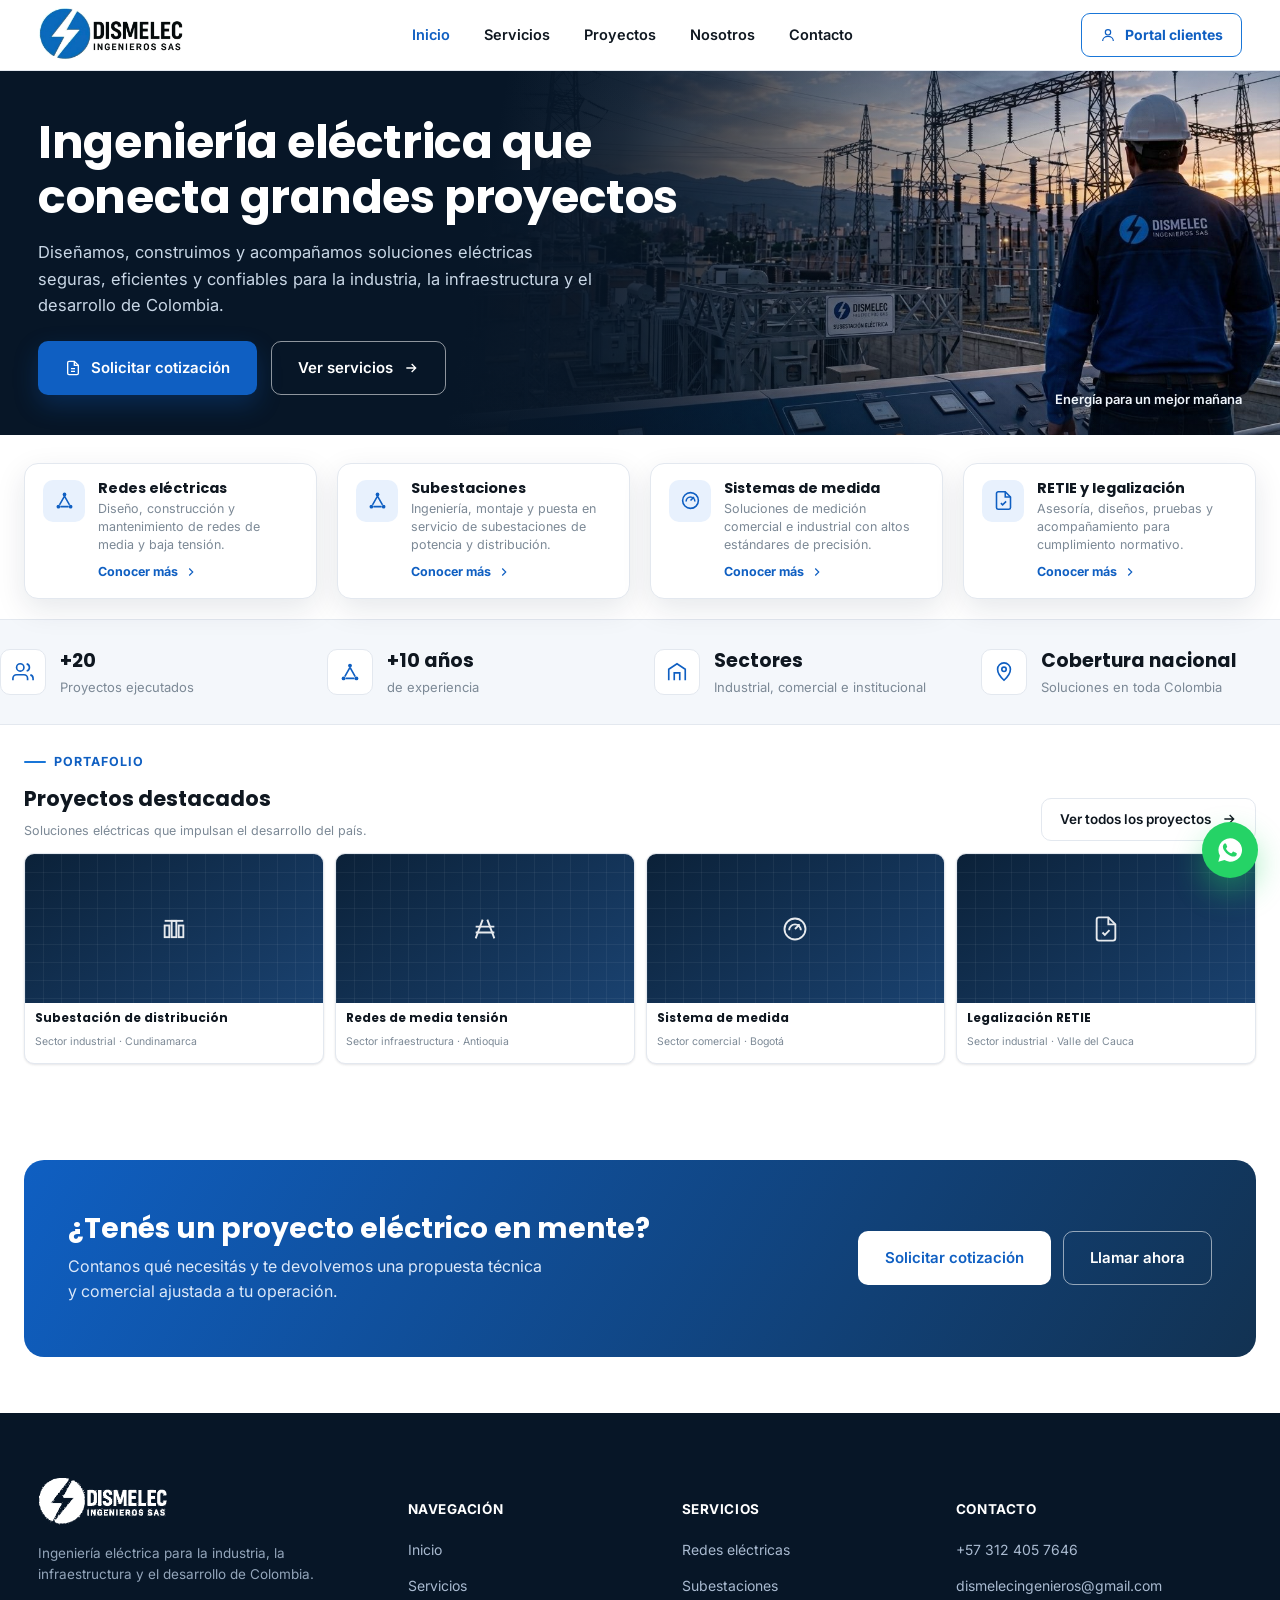
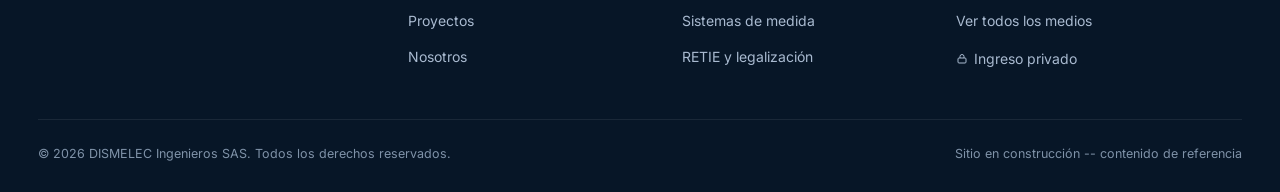
==== commit 5d6e65c6: "Proyectos destacados aun mas compacto (segunda vuelta) Seguia grande -- otra ronda de achique: paddi" ====
--- a/index.html
+++ b/index.html
@@ -129,7 +129,7 @@
 </section>
 
 <!-- ==================== PROYECTOS DESTACADOS ==================== -->
-<section class="section" style="padding:32px 0 64px">
+<section class="section" style="padding:20px 0 40px">
   <div class="container">
     <div class="projects-head">
       <div class="section-head reveal">
@@ -137,7 +137,7 @@
         <h2 data-c="proyectosSeccion.title">Proyectos destacados</h2>
         <p data-c="proyectosSeccion.desc">Soluciones eléctricas que impulsan el desarrollo del país.</p>
       </div>
-      <a href="proyectos.html" class="btn btn-outline-dark">
+      <a href="proyectos.html" class="btn btn-outline-dark btn-sm">
         Ver todos los proyectos
         <svg viewBox="0 0 24 24" fill="none" stroke="currentColor" stroke-width="2"><path d="M5 12h14M13 6l6 6-6 6"/></svg>
       </a>
--- a/assets/css/style.css
+++ b/assets/css/style.css
@@ -273,34 +273,34 @@
 .stat-item span{display:block;font-size:13px;color:var(--muted)}
 
 /* ---------- Proyectos destacados ---------- */
-.projects-head{display:flex;align-items:flex-end;justify-content:space-between;gap:24px;flex-wrap:wrap;margin-bottom:18px}
+.projects-head{display:flex;align-items:flex-end;justify-content:space-between;gap:24px;flex-wrap:wrap;margin-bottom:12px}
 .projects-head .section-head{margin:0}
-.projects-head .section-head h2{font-size:clamp(20px,2.4vw,26px)}
-.projects-head .section-head p{font-size:13.5px}
-.project-grid{display:grid;grid-template-columns:repeat(4,1fr);gap:16px}
+.projects-head .section-head h2{font-size:clamp(17px,2vw,21px)}
+.projects-head .section-head p{font-size:12.5px}
+.project-grid{display:grid;grid-template-columns:repeat(4,1fr);gap:11px}
 @media (max-width:960px){.project-grid{grid-template-columns:1fr 1fr}}
 @media (max-width:560px){.project-grid{grid-template-columns:1fr}}
 .project-card{
-  border-radius:var(--radius);overflow:hidden;border:1px solid var(--border);
+  border-radius:10px;overflow:hidden;border:1px solid var(--border);
   background:#fff;box-shadow:var(--shadow-sm);transition:.18s ease;
 }
 .project-card:hover{box-shadow:var(--shadow-md);transform:translateY(-3px)}
 .project-thumb{
-  aspect-ratio:16/10;position:relative;display:flex;align-items:center;justify-content:center;
+  aspect-ratio:2/1;position:relative;display:flex;align-items:center;justify-content:center;
   background:linear-gradient(145deg,var(--navy-900),var(--navy-700));color:#fff;
 }
-.project-thumb svg{width:44px;height:44px;opacity:.9}
+.project-thumb svg{width:28px;height:28px;opacity:.9}
 .project-thumb::after{
   content:"";position:absolute;inset:0;
   background-image:linear-gradient(rgba(255,255,255,.05) 1px, transparent 1px),linear-gradient(90deg, rgba(255,255,255,.05) 1px, transparent 1px);
   background-size:18px 18px;
 }
-/* Foto en vez de ícono -- llena el mismo recuadro 4:3, sin agrandar la
+/* Foto en vez de ícono -- llena el mismo recuadro, sin agrandar la
    tarjeta. */
 .project-thumb-img{position:absolute;inset:0;width:100%;height:100%;object-fit:cover;z-index:1}
-.project-body{padding:12px 14px 14px}
-.project-body h4{font-size:13.5px;margin-bottom:3px}
-.project-body span{font-size:11.5px;color:var(--muted)}
+.project-body{padding:8px 10px 10px}
+.project-body h4{font-size:12px;margin-bottom:2px}
+.project-body span{font-size:10.5px;color:var(--muted)}
 
 /* ---------- Franjas de color / CTA ---------- */
 .cta-band{
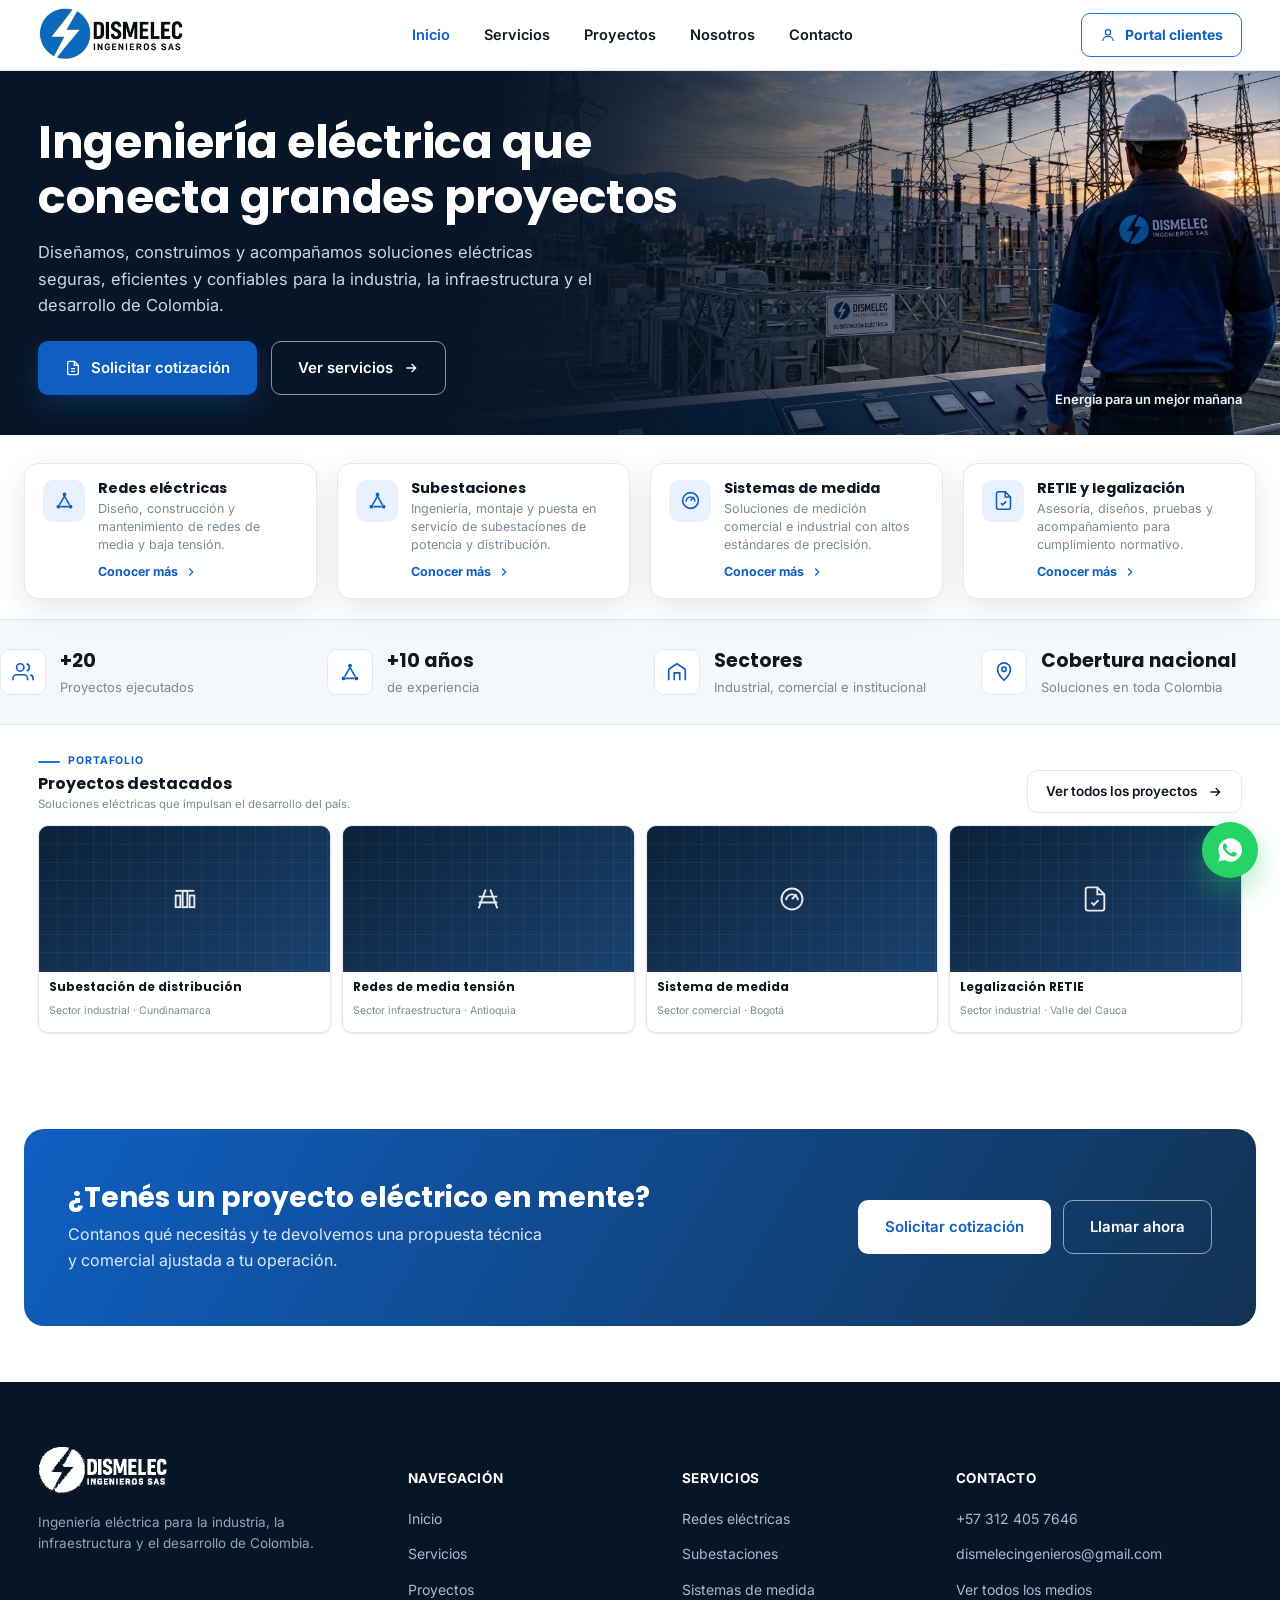
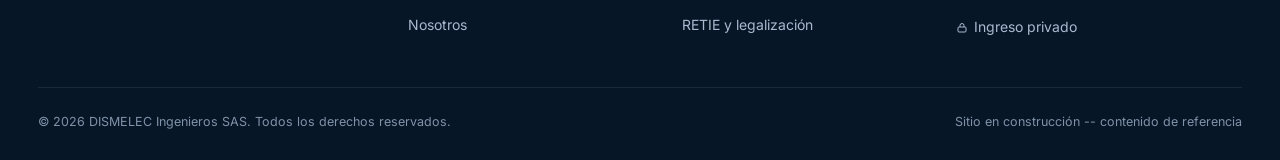
==== commit d1a22eaa: "Proyectos destacados: usa casi todo el ancho, texto de cabecera mas chico Pedido explicito ("seria b" ====
--- a/index.html
+++ b/index.html
@@ -130,7 +130,7 @@
 
 <!-- ==================== PROYECTOS DESTACADOS ==================== -->
 <section class="section" style="padding:20px 0 40px">
-  <div class="container">
+  <div class="container" style="max-width:none;padding-left:clamp(20px,3vw,48px);padding-right:clamp(20px,3vw,48px)">
     <div class="projects-head">
       <div class="section-head reveal">
         <span class="eyebrow" data-c="proyectosSeccion.eyebrow">Portafolio</span>
--- a/assets/css/style.css
+++ b/assets/css/style.css
@@ -275,8 +275,9 @@
 /* ---------- Proyectos destacados ---------- */
 .projects-head{display:flex;align-items:flex-end;justify-content:space-between;gap:24px;flex-wrap:wrap;margin-bottom:12px}
 .projects-head .section-head{margin:0}
-.projects-head .section-head h2{font-size:clamp(17px,2vw,21px)}
-.projects-head .section-head p{font-size:12.5px}
+.projects-head .section-head .eyebrow{font-size:10.5px;margin-bottom:4px}
+.projects-head .section-head h2{font-size:16px;margin-bottom:2px}
+.projects-head .section-head p{font-size:11.5px}
 .project-grid{display:grid;grid-template-columns:repeat(4,1fr);gap:11px}
 @media (max-width:960px){.project-grid{grid-template-columns:1fr 1fr}}
 @media (max-width:560px){.project-grid{grid-template-columns:1fr}}
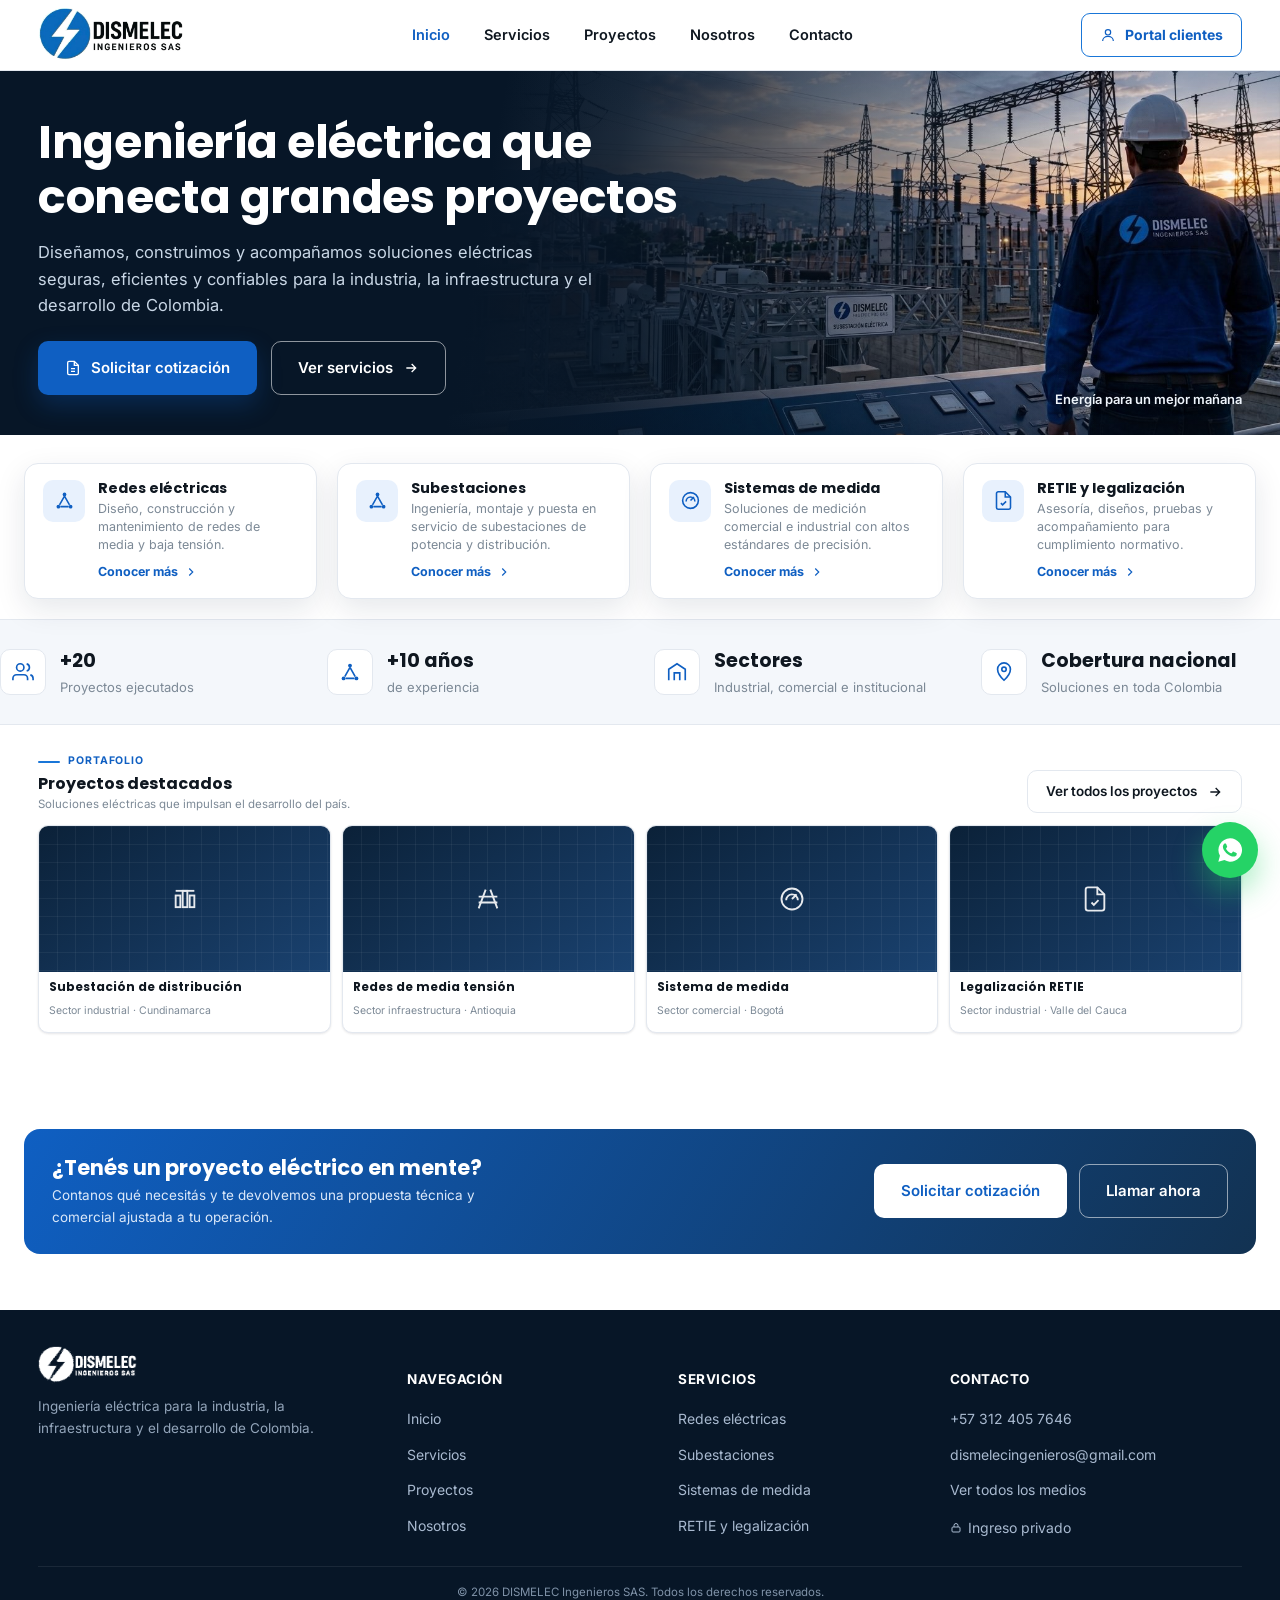
==== commit b2f8b58d: "CTA y pie de pagina mas chicos, copyright centrado, quita aviso de "en construccion" - .cta-band: pa" ====
--- a/index.html
+++ b/index.html
@@ -220,7 +220,6 @@
     </div>
     <div class="footer-bottom">
       <span>© <span data-year></span> DISMELEC Ingenieros SAS. Todos los derechos reservados.</span>
-      <span>Sitio en construcción -- contenido de referencia</span>
     </div>
   </div>
 </footer>
--- a/assets/css/style.css
+++ b/assets/css/style.css
@@ -306,11 +306,11 @@
 /* ---------- Franjas de color / CTA ---------- */
 .cta-band{
   background:linear-gradient(120deg,var(--blue-600),var(--navy-800));
-  color:#fff;border-radius:20px;padding:52px 44px;
-  display:flex;align-items:center;justify-content:space-between;gap:30px;flex-wrap:wrap;
-}
-.cta-band h3{color:#fff;font-size:clamp(21px,2.6vw,28px);margin-bottom:8px}
-.cta-band p{color:#dbe8f9;margin:0;max-width:480px}
+  color:#fff;border-radius:16px;padding:26px 28px;
+  display:flex;align-items:center;justify-content:space-between;gap:24px;flex-wrap:wrap;
+}
+.cta-band h3{color:#fff;font-size:clamp(17px,2vw,21px);margin-bottom:5px}
+.cta-band p{color:#dbe8f9;margin:0;max-width:480px;font-size:13.5px}
 .cta-actions{display:flex;gap:12px;flex-wrap:wrap}
 
 /* ---------- Listas de servicios ---------- */
@@ -445,15 +445,15 @@
 .filter-btn.active{background:var(--blue-600);border-color:var(--blue-600);color:#fff}
 
 /* ---------- Footer ---------- */
-.site-footer{background:var(--navy-950);color:#c6d3e2;padding:64px 0 28px}
+.site-footer{background:var(--navy-950);color:#c6d3e2;padding:36px 0 18px}
 /* Mismo criterio que header/hero -- pedido explícito repetido ("no
    desperdiciar espacio a la derecha y izquierda"): el footer también
    pega al borde real en vez de quedarse en el .container centrado. */
 .site-footer .container{max-width:none;margin:0;padding-left:clamp(20px,3vw,48px);padding-right:clamp(20px,3vw,48px)}
-.footer-grid{display:grid;grid-template-columns:1.4fr 1fr 1fr 1.2fr;gap:36px;margin-bottom:46px}
+.footer-grid{display:grid;grid-template-columns:1.4fr 1fr 1fr 1.2fr;gap:28px;margin-bottom:24px}
 @media (max-width:860px){.footer-grid{grid-template-columns:1fr 1fr}}
 @media (max-width:560px){.footer-grid{grid-template-columns:1fr}}
-.footer-brand img{height:50px;margin-bottom:16px}
+.footer-brand img{height:38px;margin-bottom:12px}
 .footer-ingreso{
   display:inline-flex;align-items:center;gap:6px;margin-top:14px;
   font-size:12px;color:#6d8099;
@@ -466,9 +466,9 @@
 .footer-col a{font-size:14px;color:#a9bad0}
 .footer-col a:hover{color:#fff}
 .footer-bottom{
-  border-top:1px solid rgba(255,255,255,.08);padding-top:24px;
-  display:flex;align-items:center;justify-content:space-between;gap:16px;flex-wrap:wrap;
-  font-size:12.5px;color:#7f92a8;
+  border-top:1px solid rgba(255,255,255,.08);padding-top:16px;
+  display:flex;align-items:center;justify-content:center;gap:16px;flex-wrap:wrap;text-align:center;
+  font-size:11.5px;color:#7f92a8;
 }
 .footer-bottom .social-row a{border-color:rgba(255,255,255,.14);background:transparent;color:#c6d3e2}
 .footer-bottom .social-row a:hover{background:var(--blue-500);border-color:var(--blue-500);color:#fff}
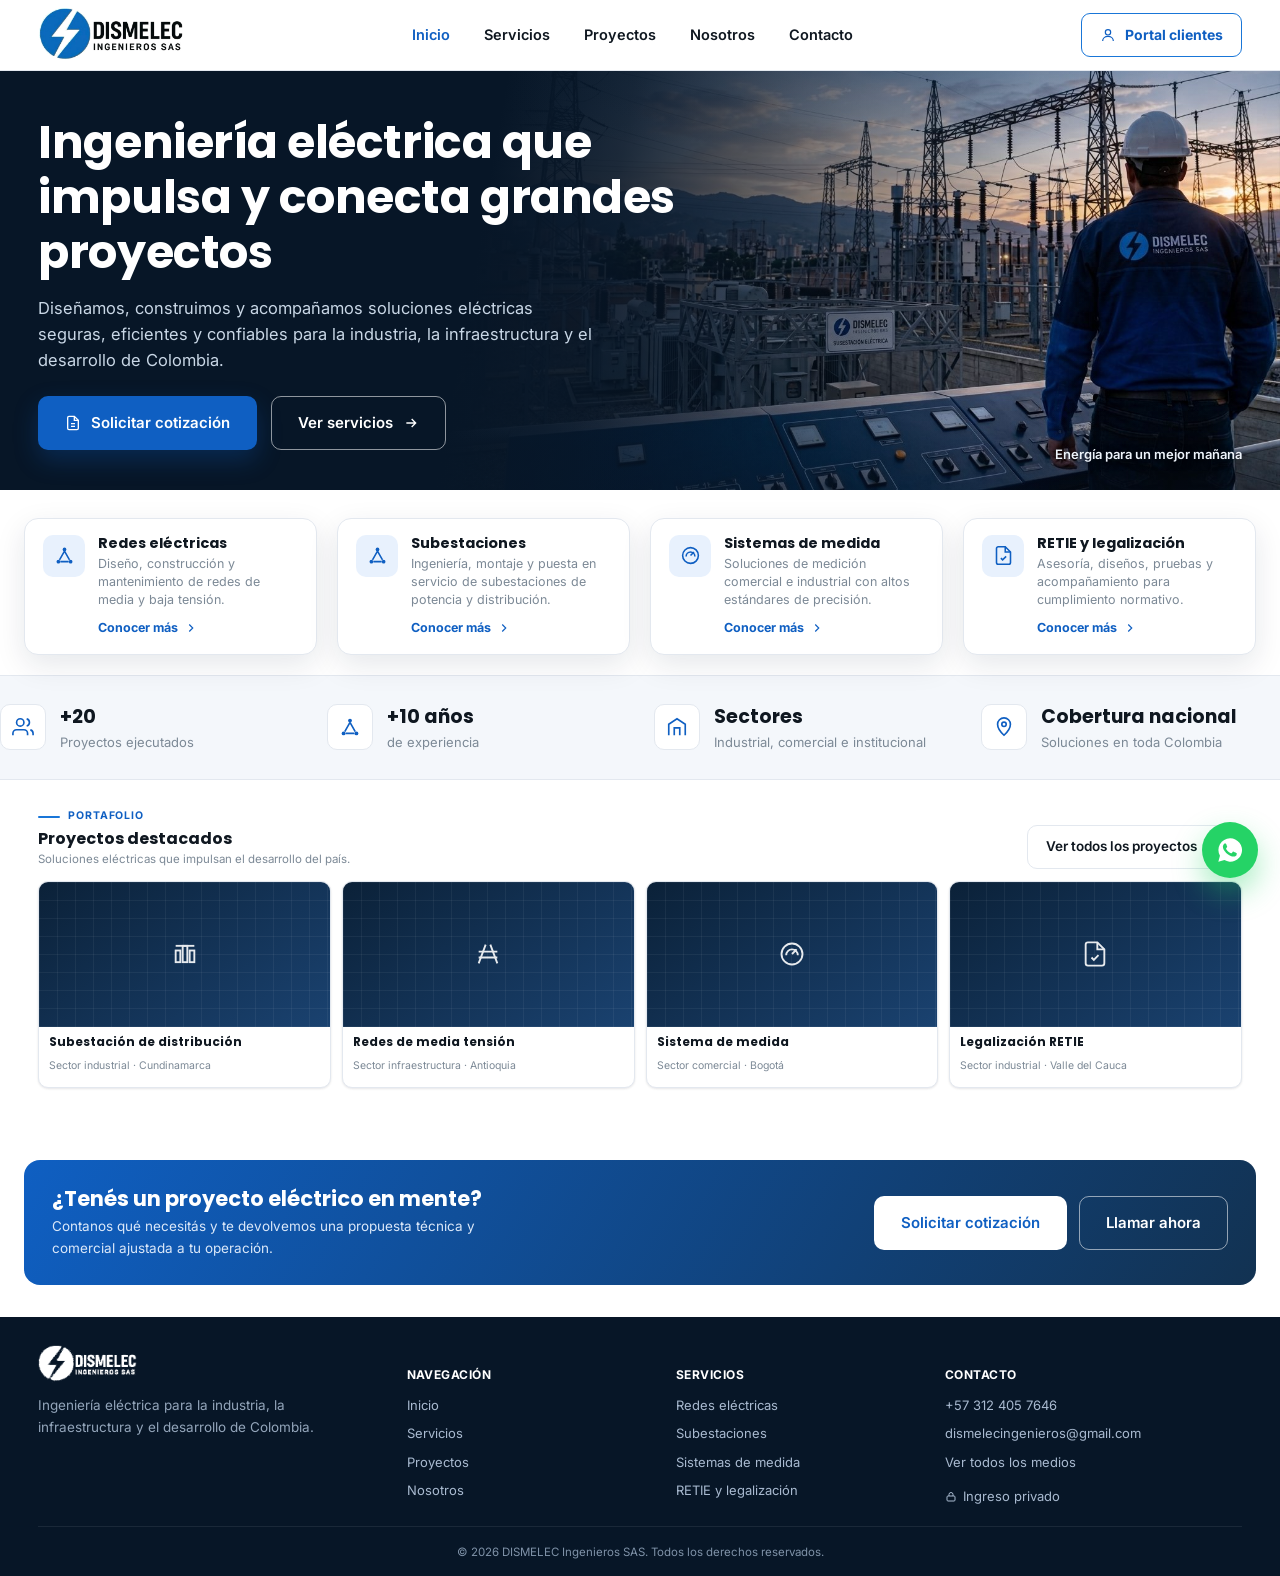
==== commit e5e9aae0: "Sin hueco entre el CTA y el pie, enlaces del pie mas juntos Reportado con captura anotada -- la secc" ====
--- a/index.html
+++ b/index.html
@@ -164,7 +164,7 @@
 </section>
 
 <!-- ==================== CTA ==================== -->
-<section class="section-tight">
+<section class="section-tight" style="padding:32px 0">
   <div class="container">
     <div class="cta-band reveal">
       <div>
--- a/assets/css/style.css
+++ b/assets/css/style.css
@@ -445,12 +445,12 @@
 .filter-btn.active{background:var(--blue-600);border-color:var(--blue-600);color:#fff}
 
 /* ---------- Footer ---------- */
-.site-footer{background:var(--navy-950);color:#c6d3e2;padding:36px 0 18px}
+.site-footer{background:var(--navy-950);color:#c6d3e2;padding:28px 0 14px}
 /* Mismo criterio que header/hero -- pedido explícito repetido ("no
    desperdiciar espacio a la derecha y izquierda"): el footer también
    pega al borde real en vez de quedarse en el .container centrado. */
 .site-footer .container{max-width:none;margin:0;padding-left:clamp(20px,3vw,48px);padding-right:clamp(20px,3vw,48px)}
-.footer-grid{display:grid;grid-template-columns:1.4fr 1fr 1fr 1.2fr;gap:28px;margin-bottom:24px}
+.footer-grid{display:grid;grid-template-columns:1.4fr 1fr 1fr 1.2fr;gap:22px;margin-bottom:16px}
 @media (max-width:860px){.footer-grid{grid-template-columns:1fr 1fr}}
 @media (max-width:560px){.footer-grid{grid-template-columns:1fr}}
 .footer-brand img{height:38px;margin-bottom:12px}
@@ -461,9 +461,9 @@
 .footer-ingreso:hover{color:#9db6d2}
 .footer-ingreso svg{width:12px;height:12px}
 .footer-brand p{font-size:13.5px;color:#93a5ba;max-width:280px}
-.footer-col h5{color:#fff;font-size:13.5px;letter-spacing:.04em;text-transform:uppercase;margin-bottom:16px}
-.footer-col ul{display:flex;flex-direction:column;gap:10px}
-.footer-col a{font-size:14px;color:#a9bad0}
+.footer-col h5{color:#fff;font-size:12px;letter-spacing:.04em;text-transform:uppercase;margin-bottom:7px}
+.footer-col ul{display:flex;flex-direction:column;gap:3px}
+.footer-col a{font-size:13px;color:#a9bad0;line-height:1.3}
 .footer-col a:hover{color:#fff}
 .footer-bottom{
   border-top:1px solid rgba(255,255,255,.08);padding-top:16px;
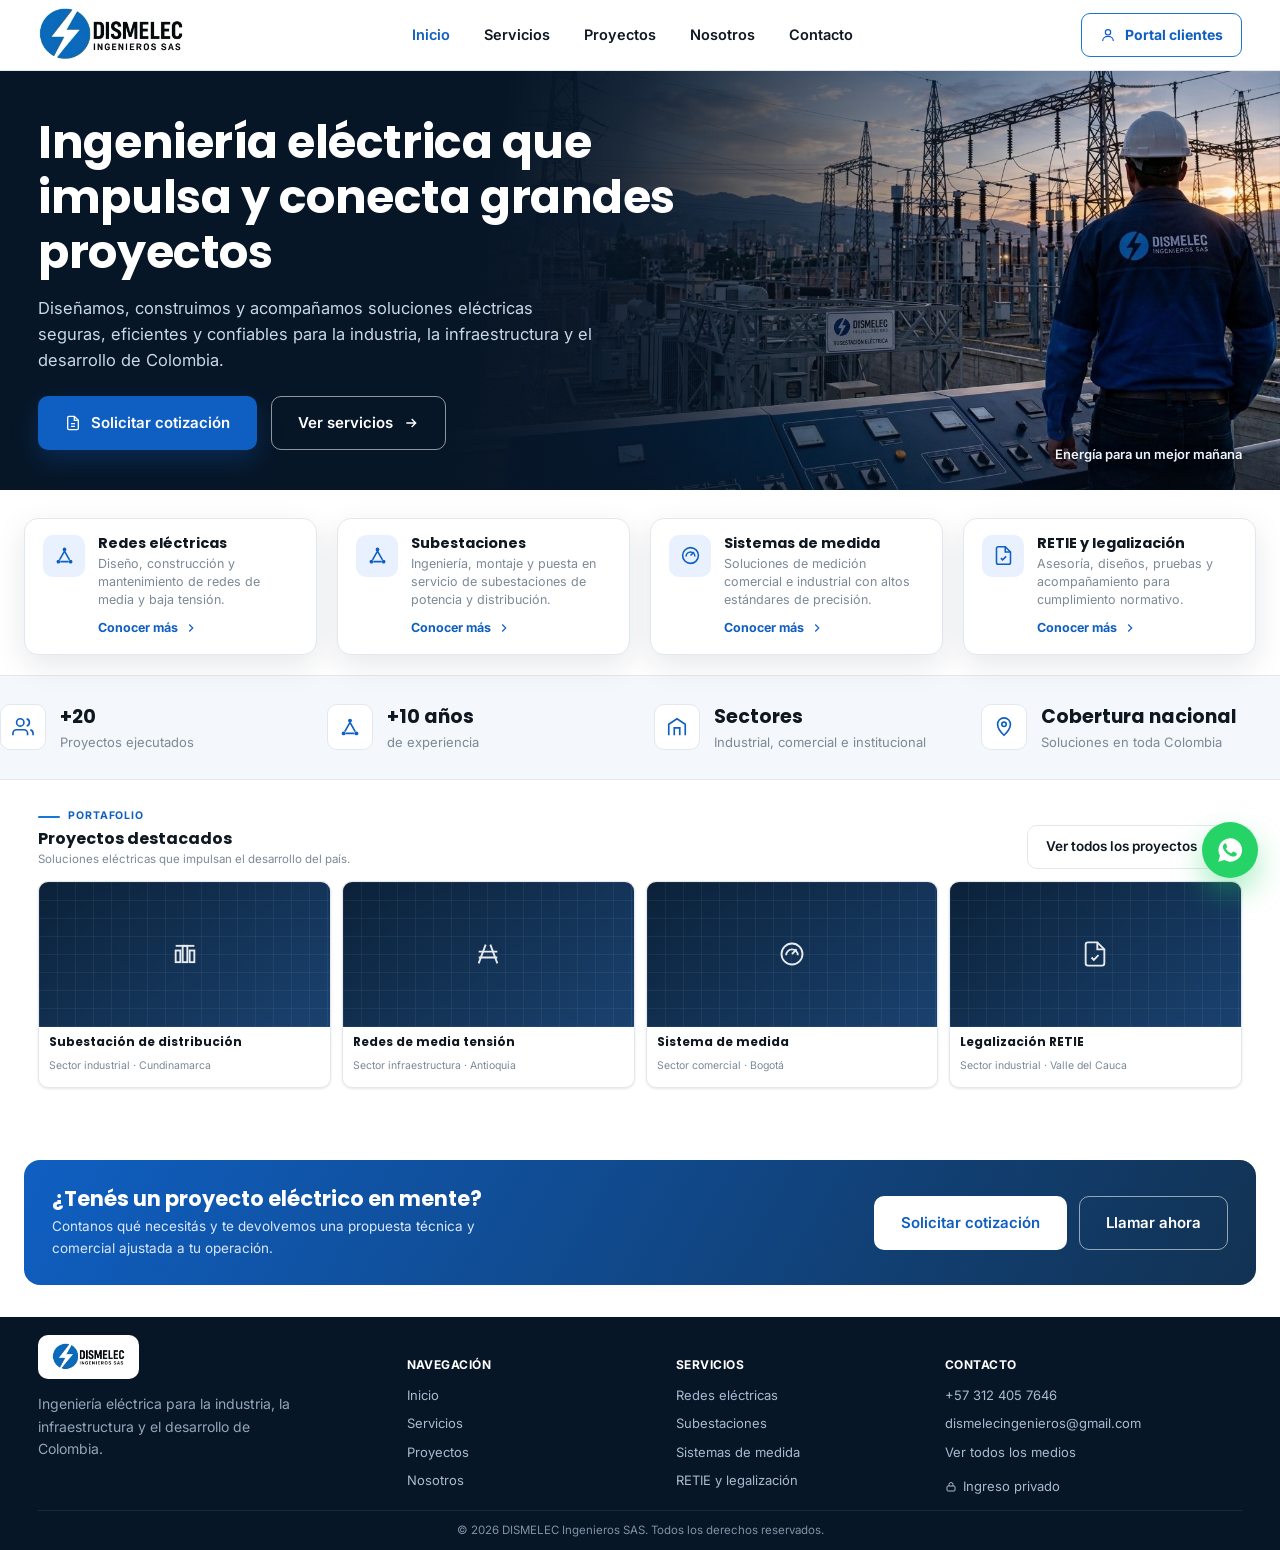
==== commit d31d8d8e: "Logo del pie a color con placa blanca, en vez de invertido a blanco por CSS Reportado: "el logo en b" ====
--- a/index.html
+++ b/index.html
@@ -184,7 +184,7 @@
   <div class="container">
     <div class="footer-grid">
       <div class="footer-brand">
-        <img src="assets/img/logo-dismelec.png" alt="DISMELEC Ingenieros SAS" style="filter:brightness(0) invert(1)">
+        <img src="assets/img/logo-dismelec.png" alt="DISMELEC Ingenieros SAS">
         <p>Ingeniería eléctrica para la industria, la infraestructura y el desarrollo de Colombia.</p>
       </div>
       <div class="footer-col">
--- a/assets/css/style.css
+++ b/assets/css/style.css
@@ -445,28 +445,33 @@
 .filter-btn.active{background:var(--blue-600);border-color:var(--blue-600);color:#fff}
 
 /* ---------- Footer ---------- */
-.site-footer{background:var(--navy-950);color:#c6d3e2;padding:28px 0 14px}
+.site-footer{background:var(--navy-950);color:#c6d3e2;padding:18px 0 10px}
 /* Mismo criterio que header/hero -- pedido explícito repetido ("no
    desperdiciar espacio a la derecha y izquierda"): el footer también
    pega al borde real en vez de quedarse en el .container centrado. */
 .site-footer .container{max-width:none;margin:0;padding-left:clamp(20px,3vw,48px);padding-right:clamp(20px,3vw,48px)}
-.footer-grid{display:grid;grid-template-columns:1.4fr 1fr 1fr 1.2fr;gap:22px;margin-bottom:16px}
+.footer-grid{display:grid;grid-template-columns:1.4fr 1fr 1fr 1.2fr;gap:22px;margin-bottom:10px}
 @media (max-width:860px){.footer-grid{grid-template-columns:1fr 1fr}}
 @media (max-width:560px){.footer-grid{grid-template-columns:1fr}}
-.footer-brand img{height:38px;margin-bottom:12px}
+/* Placa blanca detrás del logo A COLOR, en vez de invertirlo a blanco
+   con filtro CSS -- el PNG original tiene ruido en el canal alfa
+   (recorte de fondo con IA) que el filtro de inversión dejaba muy
+   visible/borroso sobre el navy oscuro del pie. Con la placa blanca el
+   logo se ve nítido, con sus colores reales. */
+.footer-brand img{height:44px;margin-bottom:14px;background:#fff;padding:8px 14px;border-radius:10px}
 .footer-ingreso{
   display:inline-flex;align-items:center;gap:6px;margin-top:14px;
   font-size:12px;color:#6d8099;
 }
 .footer-ingreso:hover{color:#9db6d2}
 .footer-ingreso svg{width:12px;height:12px}
-.footer-brand p{font-size:13.5px;color:#93a5ba;max-width:280px}
+.footer-brand p{font-size:14px;color:#93a5ba;max-width:280px}
 .footer-col h5{color:#fff;font-size:12px;letter-spacing:.04em;text-transform:uppercase;margin-bottom:7px}
 .footer-col ul{display:flex;flex-direction:column;gap:3px}
 .footer-col a{font-size:13px;color:#a9bad0;line-height:1.3}
 .footer-col a:hover{color:#fff}
 .footer-bottom{
-  border-top:1px solid rgba(255,255,255,.08);padding-top:16px;
+  border-top:1px solid rgba(255,255,255,.08);padding-top:10px;
   display:flex;align-items:center;justify-content:center;gap:16px;flex-wrap:wrap;text-align:center;
   font-size:11.5px;color:#7f92a8;
 }
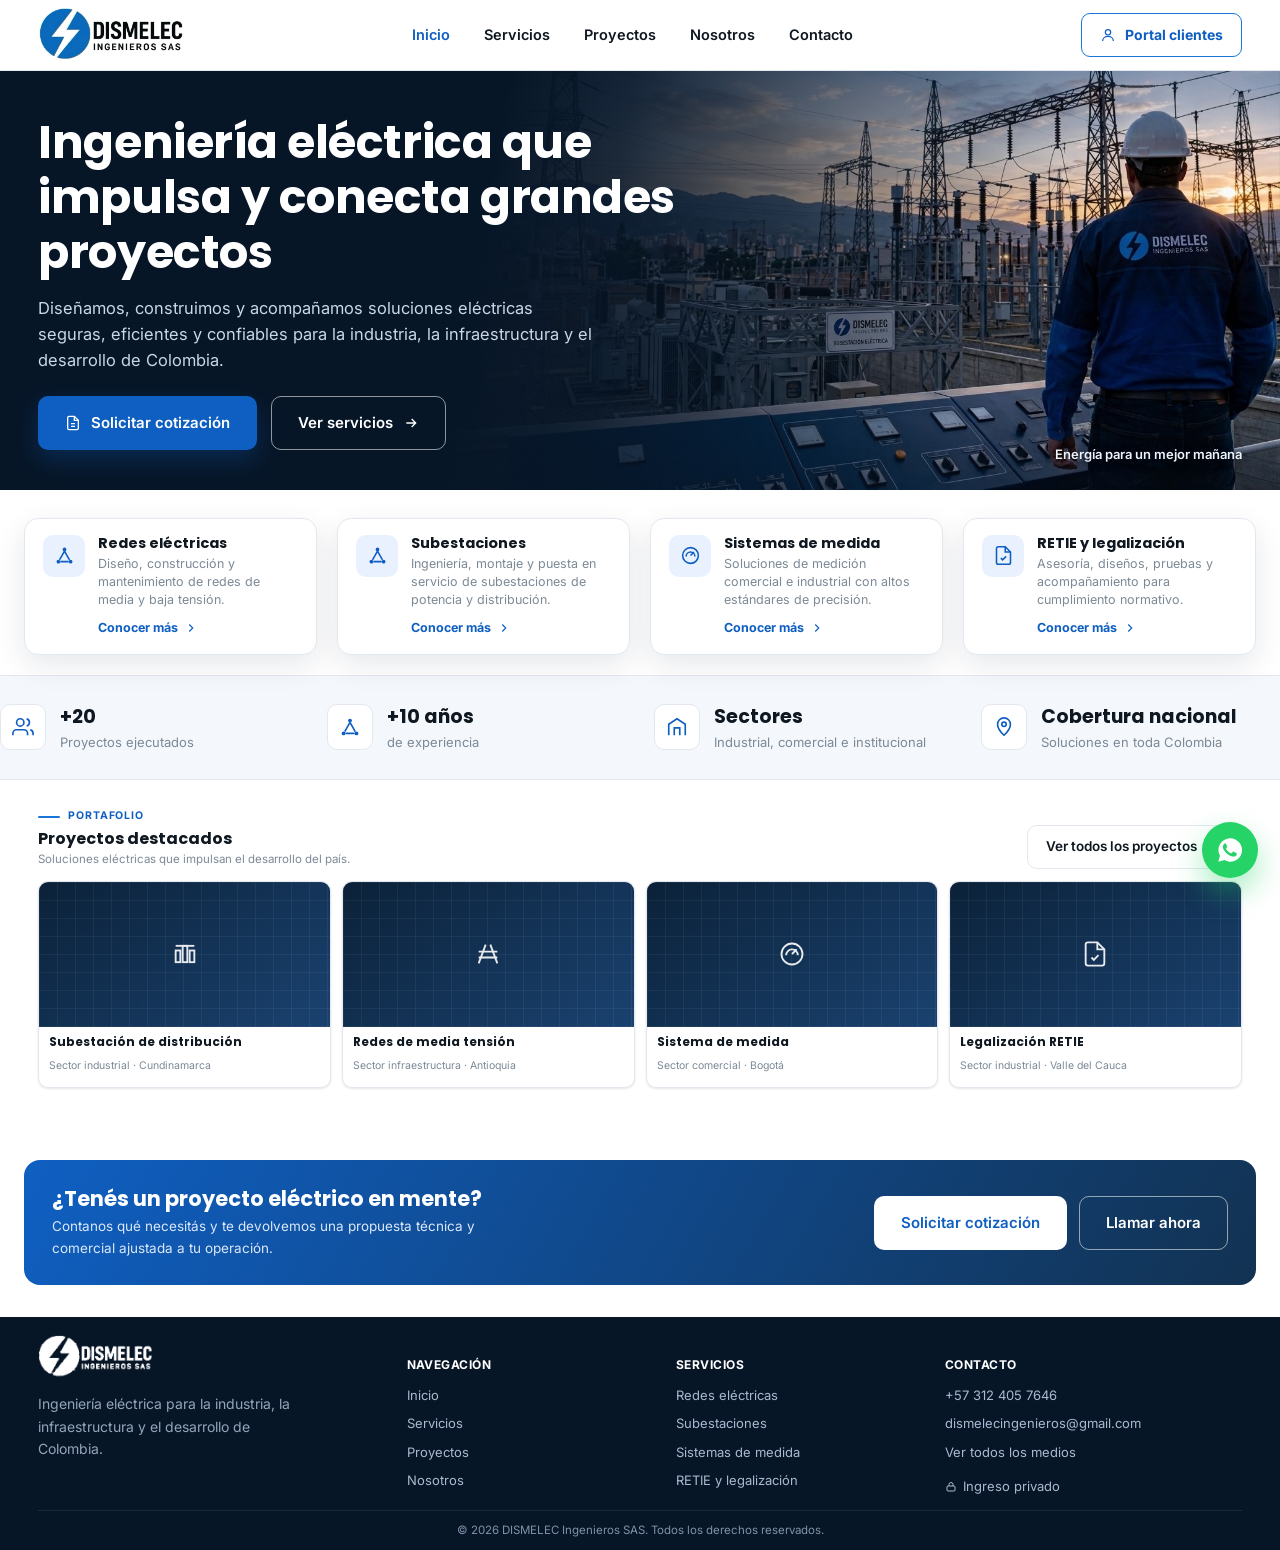
==== commit 831e2e34: "Mensaje predefinido de WhatsApp editable + logo blanco limpio en footer - contacto.whatsappMensaje (" ====
--- a/index.html
+++ b/index.html
@@ -184,7 +184,7 @@
   <div class="container">
     <div class="footer-grid">
       <div class="footer-brand">
-        <img src="assets/img/logo-dismelec.png" alt="DISMELEC Ingenieros SAS">
+        <img src="assets/img/logo-dismelec-blanco.png" alt="DISMELEC Ingenieros SAS">
         <p>Ingeniería eléctrica para la industria, la infraestructura y el desarrollo de Colombia.</p>
       </div>
       <div class="footer-col">
--- a/assets/css/style.css
+++ b/assets/css/style.css
@@ -315,21 +315,40 @@
 
 /* ---------- Listas de servicios ---------- */
 .service-block{
-  display:grid;grid-template-columns:.9fr 1.1fr;gap:48px;align-items:center;
-  padding:56px 0;border-bottom:1px solid var(--border);
-}
+  display:grid;grid-template-columns:1.3fr .7fr;gap:36px;align-items:center;
+  padding:36px 0;border-bottom:1px solid var(--border);
+}
+/* Cuando la imagen va primero en el HTML (bloques pares -- Subestaciones,
+   RETIE...) las columnas tenían que invertirse TAMBIÉN, si no la columna
+   ancha (1.3fr) le tocaba a la imagen y la angosta (.7fr) al texto --
+   al revés de lo que hace falta. Eso dejaba la imagen con hueco de sobra
+   a los costados (topada en max-width dentro de una columna enorme) y el
+   párrafo apretado en muy poco ancho, partiéndose en 3 líneas en vez de
+   1-2 (bug real visto en captura). */
+.service-block:nth-child(even){grid-template-columns:.7fr 1.3fr}
+.service-block h2{font-size:21px;margin-bottom:8px}
 .service-block:last-child{border-bottom:0}
-.service-block:nth-child(even) .service-visual{order:2}
+/* El zigzag (imagen a la izquierda o derecha, alternado) ya lo resuelve
+   el orden real de los elementos en el HTML/JS -- acá NO hace falta
+   "order" por CSS; había una regla vieja (nth-child(even){order:2}) que
+   competía con ese orden real y lo anulaba, dejando la imagen siempre a
+   la derecha (bug real visto en captura, las 4 imágenes del mismo lado). */
 @media (max-width:860px){
-  .service-block, .service-block:nth-child(even) .service-visual{grid-template-columns:1fr;order:0}
-  .service-block{grid-template-columns:1fr}
-}
+  .service-block,.service-block:nth-child(even){grid-template-columns:1fr}
+}
+/* Alto Y ancho fijos -- pedido explícito ("estilo cascada" con las
+   imágenes del mismo tamaño en todos los bloques). Con solo el alto fijo
+   (probado antes) la imagen igual se veía distinta entre bloques: cuando
+   cae del lado izquierdo (columna ancha, 1.3fr) se estira a lo ancho y
+   se ve una franja achatada; del lado derecho (columna angosta, .7fr) se
+   ve más cuadrada. Con max-width fijo también, queda el mismo rectángulo
+   sin importar de qué lado caiga -- centrado en su columna. */
 .service-visual{
-  aspect-ratio:4/3;border-radius:var(--radius);
+  height:300px;width:100%;max-width:420px;margin-inline:auto;border-radius:var(--radius);
   background:linear-gradient(150deg,var(--navy-900),var(--navy-700));
   display:flex;align-items:center;justify-content:center;color:#bcd6f7;position:relative;overflow:hidden;
 }
-.service-visual svg{width:34%;height:34%;color:#fff;position:relative;z-index:1}
+.service-visual svg{width:30%;height:30%;color:#fff;position:relative;z-index:1}
 .service-visual::after{
   content:"";position:absolute;inset:0;
   background-image:radial-gradient(circle at 25% 20%, rgba(74,154,240,.35), transparent 55%);
@@ -421,6 +440,14 @@
   background:linear-gradient(120deg,var(--navy-950),var(--navy-800));color:#fff;
   padding:64px 0 60px;position:relative;overflow:hidden;
 }
+/* Foto de fondo opcional (editable desde Parametrización) -- si no hay
+   foto cargada, queda el degradado de siempre. Se oscurece con un
+   degradado propio para que el texto blanco siga leyéndose encima. */
+.page-hero-photo{position:absolute;inset:0;background-size:cover;background-position:center}
+.page-hero-photo::after{
+  content:"";position:absolute;inset:0;
+  background:linear-gradient(120deg,rgba(7,22,39,.92),rgba(11,33,56,.74));
+}
 .page-hero::after{
   content:"";position:absolute;inset:0;
   background-image:linear-gradient(rgba(255,255,255,.035) 1px, transparent 1px),linear-gradient(90deg, rgba(255,255,255,.035) 1px, transparent 1px);
@@ -453,12 +480,10 @@
 .footer-grid{display:grid;grid-template-columns:1.4fr 1fr 1fr 1.2fr;gap:22px;margin-bottom:10px}
 @media (max-width:860px){.footer-grid{grid-template-columns:1fr 1fr}}
 @media (max-width:560px){.footer-grid{grid-template-columns:1fr}}
-/* Placa blanca detrás del logo A COLOR, en vez de invertirlo a blanco
-   con filtro CSS -- el PNG original tiene ruido en el canal alfa
-   (recorte de fondo con IA) que el filtro de inversión dejaba muy
-   visible/borroso sobre el navy oscuro del pie. Con la placa blanca el
-   logo se ve nítido, con sus colores reales. */
-.footer-brand img{height:44px;margin-bottom:14px;background:#fff;padding:8px 14px;border-radius:10px}
+/* logo-dismelec-blanco.png: versión blanca del logo con el canal alfa
+   limpiado (apertura/cierre morfológico para quitar el ruido del recorte
+   de fondo con IA) y reescalado con supersampling para bordes suaves. */
+.footer-brand img{height:44px;margin-bottom:14px}
 .footer-ingreso{
   display:inline-flex;align-items:center;gap:6px;margin-top:14px;
   font-size:12px;color:#6d8099;
